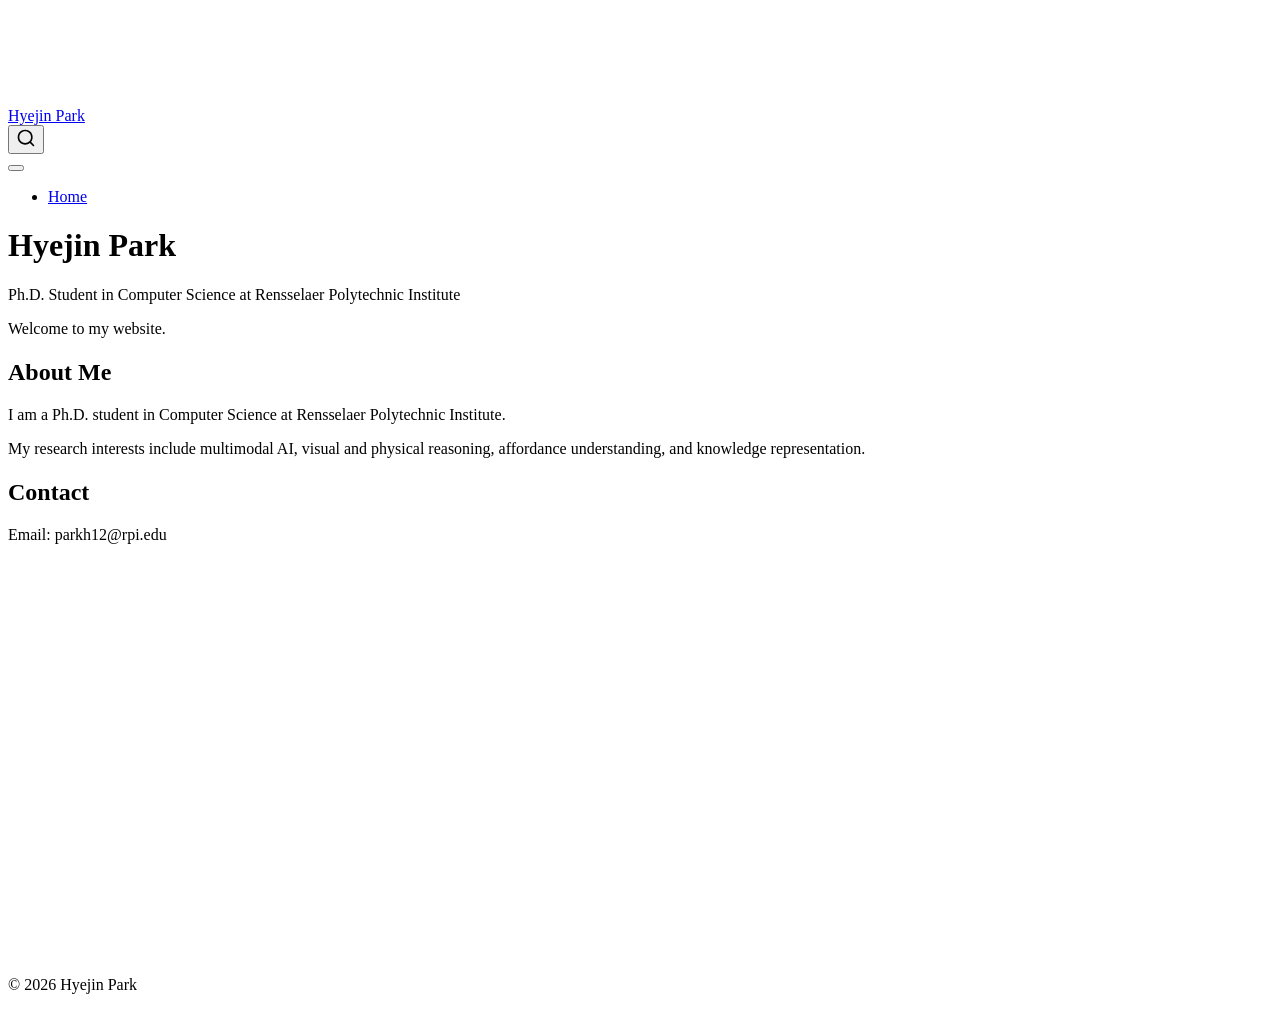
==== docs/index.html @ 8fab6554 "refinement" ====
<!DOCTYPE html>
<html xmlns="http://www.w3.org/1999/xhtml" lang="en" xml:lang="en"><head>

<meta charset="utf-8">
<meta name="generator" content="quarto-1.9.38">

<meta name="viewport" content="width=device-width, initial-scale=1.0, user-scalable=yes">


<title>Hye-Jin Park | Academic Website – Hyejin Park</title>
<style>
/* Default styles provided by pandoc.
** See https://pandoc.org/MANUAL.html#variables-for-html for config info.
*/
code{white-space: pre-wrap;}
span.smallcaps{font-variant: small-caps;}
div.columns{display: flex; gap: min(4vw, 1.5em);}
div.column{flex: auto; overflow-x: auto;}
div.hanging-indent{margin-left: 1.5em; text-indent: -1.5em;}
ul.task-list{list-style: none;}
ul.task-list li input[type="checkbox"] {
  width: 0.8em;
  margin: 0 0.8em 0.2em -1em; /* quarto-specific, see https://github.com/quarto-dev/quarto-cli/issues/4556 */ 
  vertical-align: middle;
}
</style>


<script src="site_libs/quarto-nav/quarto-nav.js"></script>
<script src="site_libs/quarto-nav/headroom.min.js"></script>
<script src="site_libs/clipboard/clipboard.min.js"></script>
<script src="site_libs/quarto-search/autocomplete.umd.js"></script>
<script src="site_libs/quarto-search/fuse.min.js"></script>
<script src="site_libs/quarto-search/quarto-search.js"></script>
<meta name="quarto:offset" content="./">
<script src="site_libs/quarto-html/quarto.js" type="module"></script>
<script src="site_libs/quarto-html/tabsets/tabsets.js" type="module"></script>
<script src="site_libs/quarto-html/popper.min.js"></script>
<script src="site_libs/quarto-html/tippy.umd.min.js"></script>
<script src="site_libs/quarto-html/anchor.min.js"></script>
<link href="site_libs/quarto-html/tippy.css" rel="stylesheet">
<link href="site_libs/quarto-html/quarto-syntax-highlighting-15634bcf2e68342d4ad2dfa704d543f6.css" rel="stylesheet" id="quarto-text-highlighting-styles">
<script src="site_libs/bootstrap/bootstrap.min.js"></script>
<link href="site_libs/bootstrap/bootstrap-icons.css" rel="stylesheet">
<link href="site_libs/bootstrap/bootstrap-158031087360bce0ff56dc785ce39e06.min.css" rel="stylesheet" append-hash="true" id="quarto-bootstrap" data-mode="light">
<script id="quarto-search-options" type="application/json">{
  "location": "navbar",
  "copy-button": false,
  "collapse-after": 3,
  "panel-placement": "end",
  "type": "overlay",
  "limit": 50,
  "keyboard-shortcut": [
    "f",
    "/",
    "s"
  ],
  "show-item-context": false,
  "language": {
    "search-no-results-text": "No results",
    "search-matching-documents-text": "matching documents",
    "search-copy-link-title": "Copy link to search",
    "search-hide-matches-text": "Hide additional matches",
    "search-more-match-text": "more match in this document",
    "search-more-matches-text": "more matches in this document",
    "search-clear-button-title": "Clear",
    "search-text-placeholder": "",
    "search-detached-cancel-button-title": "Cancel",
    "search-submit-button-title": "Submit",
    "search-label": "Search"
  }
}</script>


</head>

<body class="nav-fixed fullcontent quarto-light">

<div id="quarto-search-results"></div>
  <header id="quarto-header" class="headroom fixed-top">
    <nav class="navbar navbar-expand-lg " data-bs-theme="dark">
      <div class="navbar-container container-fluid">
      <div class="navbar-brand-container mx-auto">
    <a class="navbar-brand" href="./index.html">
    <span class="navbar-title">Hyejin Park</span>
    </a>
  </div>
            <div id="quarto-search" class="" title="Search"></div>
          <button class="navbar-toggler" type="button" data-bs-toggle="collapse" data-bs-target="#navbarCollapse" aria-controls="navbarCollapse" role="menu" aria-expanded="false" aria-label="Toggle navigation" onclick="if (window.quartoToggleHeadroom) { window.quartoToggleHeadroom(); }">
  <span class="navbar-toggler-icon"></span>
</button>
          <div class="collapse navbar-collapse" id="navbarCollapse">
            <ul class="navbar-nav navbar-nav-scroll me-auto">
  <li class="nav-item">
    <a class="nav-link active" href="./index.html" aria-current="page"> 
<span class="menu-text">Home</span></a>
  </li>  
</ul>
          </div> <!-- /navcollapse -->
            <div class="quarto-navbar-tools">
</div>
      </div> <!-- /container-fluid -->
    </nav>
</header>
<!-- content -->
<div id="quarto-content" class="quarto-container page-columns page-rows-contents page-layout-article page-navbar">
<!-- sidebar -->
<!-- margin-sidebar -->
    
<!-- main -->
<main class="content" id="quarto-document-content">

<header id="title-block-header" class="quarto-title-block default">
<div class="quarto-title">
<h1 class="title">Hyejin Park</h1>
<p class="subtitle lead">Ph.D.&nbsp;Student in Computer Science at Rensselaer Polytechnic Institute</p>
</div>



<div class="quarto-title-meta">

    
  
    
  </div>
  


</header>


<p>Welcome to my website.</p>
<section id="about-me" class="level2">
<h2 class="anchored" data-anchor-id="about-me">About Me</h2>
<p>I am a Ph.D.&nbsp;student in Computer Science at Rensselaer Polytechnic Institute.</p>
<p>My research interests include multimodal AI, visual and physical reasoning, affordance understanding, and knowledge representation.</p>
</section>
<section id="contact" class="level2">
<h2 class="anchored" data-anchor-id="contact">Contact</h2>
<p>Email: parkh12@rpi.edu</p>


</section>

</main> <!-- /main -->
<script id="quarto-html-after-body" type="application/javascript">
  window.document.addEventListener("DOMContentLoaded", function (event) {
    const icon = "";
    const anchorJS = new window.AnchorJS();
    anchorJS.options = {
      placement: 'right',
      icon: icon
    };
    anchorJS.add('.anchored');
    const isCodeAnnotation = (el) => {
      for (const clz of el.classList) {
        if (clz.startsWith('code-annotation-')) {                     
          return true;
        }
      }
      return false;
    }
    const onCopySuccess = function(e) {
      // button target
      const button = e.trigger;
      // don't keep focus
      button.blur();
      // flash "checked"
      button.classList.add('code-copy-button-checked');
      var currentTitle = button.getAttribute("title");
      button.setAttribute("title", "Copied!");
      let tooltip;
      if (window.bootstrap) {
        button.setAttribute("data-bs-toggle", "tooltip");
        button.setAttribute("data-bs-placement", "left");
        button.setAttribute("data-bs-title", "Copied!");
        tooltip = new bootstrap.Tooltip(button, 
          { trigger: "manual", 
            customClass: "code-copy-button-tooltip",
            offset: [0, -8]});
        tooltip.show();    
      }
      setTimeout(function() {
        if (tooltip) {
          tooltip.hide();
          button.removeAttribute("data-bs-title");
          button.removeAttribute("data-bs-toggle");
          button.removeAttribute("data-bs-placement");
        }
        button.setAttribute("title", currentTitle);
        button.classList.remove('code-copy-button-checked');
      }, 1000);
      // clear code selection
      e.clearSelection();
    }
    const getTextToCopy = function(trigger) {
      const outerScaffold = trigger.parentElement.cloneNode(true);
      const codeEl = outerScaffold.querySelector('code');
      for (const childEl of codeEl.children) {
        if (isCodeAnnotation(childEl)) {
          childEl.remove();
        }
      }
      return codeEl.innerText;
    }
    const clipboard = new window.ClipboardJS('.code-copy-button:not([data-in-quarto-modal])', {
      text: getTextToCopy
    });
    clipboard.on('success', onCopySuccess);
    if (window.document.getElementById('quarto-embedded-source-code-modal')) {
      const clipboardModal = new window.ClipboardJS('.code-copy-button[data-in-quarto-modal]', {
        text: getTextToCopy,
        container: window.document.getElementById('quarto-embedded-source-code-modal')
      });
      clipboardModal.on('success', onCopySuccess);
    }
      var localhostRegex = new RegExp(/^(?:http|https):\/\/localhost\:?[0-9]*\//);
      var mailtoRegex = new RegExp(/^mailto:/);
        var filterRegex = new RegExp('/' + window.location.host + '/');
      var isInternal = (href) => {
          return filterRegex.test(href) || localhostRegex.test(href) || mailtoRegex.test(href);
      }
      // Inspect non-navigation links and adorn them if external
     var links = window.document.querySelectorAll('a[href]:not(.nav-link):not(.navbar-brand):not(.toc-action):not(.sidebar-link):not(.sidebar-item-toggle):not(.pagination-link):not(.no-external):not([aria-hidden]):not(.dropdown-item):not(.quarto-navigation-tool):not(.about-link)');
      for (var i=0; i<links.length; i++) {
        const link = links[i];
        if (!isInternal(link.href)) {
          // undo the damage that might have been done by quarto-nav.js in the case of
          // links that we want to consider external
          if (link.dataset.originalHref !== undefined) {
            link.href = link.dataset.originalHref;
          }
        }
      }
    function tippyHover(el, contentFn, onTriggerFn, onUntriggerFn) {
      const config = {
        allowHTML: true,
        maxWidth: 500,
        delay: 100,
        arrow: false,
        appendTo: function(el) {
            return el.parentElement;
        },
        interactive: true,
        interactiveBorder: 10,
        theme: 'quarto',
        placement: 'bottom-start',
      };
      if (contentFn) {
        config.content = contentFn;
      }
      if (onTriggerFn) {
        config.onTrigger = onTriggerFn;
      }
      if (onUntriggerFn) {
        config.onUntrigger = onUntriggerFn;
      }
      window.tippy(el, config); 
    }
    const noterefs = window.document.querySelectorAll('a[role="doc-noteref"]');
    for (var i=0; i<noterefs.length; i++) {
      const ref = noterefs[i];
      tippyHover(ref, function() {
        // use id or data attribute instead here
        let href = ref.getAttribute('data-footnote-href') || ref.getAttribute('href');
        try { href = new URL(href).hash; } catch {}
        const id = href.replace(/^#\/?/, "");
        const note = window.document.getElementById(id);
        if (note) {
          return note.innerHTML;
        } else {
          return "";
        }
      });
    }
    const xrefs = window.document.querySelectorAll('a.quarto-xref');
    const processXRef = (id, note) => {
      // Strip column container classes
      const stripColumnClz = (el) => {
        el.classList.remove("page-full", "page-columns");
        if (el.children) {
          for (const child of el.children) {
            stripColumnClz(child);
          }
        }
      }
      stripColumnClz(note)
      if (id === null || id.startsWith('sec-')) {
        // Special case sections, only their first couple elements
        const container = document.createElement("div");
        if (note.children && note.children.length > 2) {
          container.appendChild(note.children[0].cloneNode(true));
          for (let i = 1; i < note.children.length; i++) {
            const child = note.children[i];
            if (child.tagName === "P" && child.innerText === "") {
              continue;
            } else {
              container.appendChild(child.cloneNode(true));
              break;
            }
          }
          if (window.Quarto?.typesetMath) {
            window.Quarto.typesetMath(container);
          }
          return container.innerHTML
        } else {
          if (window.Quarto?.typesetMath) {
            window.Quarto.typesetMath(note);
          }
          return note.innerHTML;
        }
      } else {
        // Remove any anchor links if they are present
        const anchorLink = note.querySelector('a.anchorjs-link');
        if (anchorLink) {
          anchorLink.remove();
        }
        if (window.Quarto?.typesetMath) {
          window.Quarto.typesetMath(note);
        }
        if (note.classList.contains("callout")) {
          return note.outerHTML;
        } else {
          return note.innerHTML;
        }
      }
    }
    for (var i=0; i<xrefs.length; i++) {
      const xref = xrefs[i];
      tippyHover(xref, undefined, function(instance) {
        instance.disable();
        let url = xref.getAttribute('href');
        let hash = undefined; 
        if (url.startsWith('#')) {
          hash = url;
        } else {
          try { hash = new URL(url).hash; } catch {}
        }
        if (hash) {
          const id = hash.replace(/^#\/?/, "");
          const note = window.document.getElementById(id);
          if (note !== null) {
            try {
              const html = processXRef(id, note.cloneNode(true));
              instance.setContent(html);
            } finally {
              instance.enable();
              instance.show();
            }
          } else {
            // See if we can fetch this
            fetch(url.split('#')[0])
            .then(res => res.text())
            .then(html => {
              const parser = new DOMParser();
              const htmlDoc = parser.parseFromString(html, "text/html");
              const note = htmlDoc.getElementById(id);
              if (note !== null) {
                const html = processXRef(id, note);
                instance.setContent(html);
              } 
            }).finally(() => {
              instance.enable();
              instance.show();
            });
          }
        } else {
          // See if we can fetch a full url (with no hash to target)
          // This is a special case and we should probably do some content thinning / targeting
          fetch(url)
          .then(res => res.text())
          .then(html => {
            const parser = new DOMParser();
            const htmlDoc = parser.parseFromString(html, "text/html");
            const note = htmlDoc.querySelector('main.content');
            if (note !== null) {
              // This should only happen for chapter cross references
              // (since there is no id in the URL)
              // remove the first header
              if (note.children.length > 0 && note.children[0].tagName === "HEADER") {
                note.children[0].remove();
              }
              const html = processXRef(null, note);
              instance.setContent(html);
            } 
          }).finally(() => {
            instance.enable();
            instance.show();
          });
        }
      }, function(instance) {
      });
    }
        let selectedAnnoteEl;
        const selectorForAnnotation = ( cell, annotation) => {
          let cellAttr = 'data-code-cell="' + cell + '"';
          let lineAttr = 'data-code-annotation="' +  annotation + '"';
          const selector = 'span[' + cellAttr + '][' + lineAttr + ']';
          return selector;
        }
        const selectCodeLines = (annoteEl) => {
          const doc = window.document;
          const targetCell = annoteEl.getAttribute("data-target-cell");
          const targetAnnotation = annoteEl.getAttribute("data-target-annotation");
          const annoteSpan = window.document.querySelector(selectorForAnnotation(targetCell, targetAnnotation));
          const lines = annoteSpan.getAttribute("data-code-lines").split(",");
          const lineIds = lines.map((line) => {
            return targetCell + "-" + line;
          })
          let top = null;
          let height = null;
          let parent = null;
          if (lineIds.length > 0) {
              //compute the position of the single el (top and bottom and make a div)
              const el = window.document.getElementById(lineIds[0]);
              top = el.offsetTop;
              height = el.offsetHeight;
              parent = el.parentElement.parentElement;
            if (lineIds.length > 1) {
              const lastEl = window.document.getElementById(lineIds[lineIds.length - 1]);
              const bottom = lastEl.offsetTop + lastEl.offsetHeight;
              height = bottom - top;
            }
            if (top !== null && height !== null && parent !== null) {
              // cook up a div (if necessary) and position it 
              let div = window.document.getElementById("code-annotation-line-highlight");
              if (div === null) {
                div = window.document.createElement("div");
                div.setAttribute("id", "code-annotation-line-highlight");
                div.style.position = 'absolute';
                parent.appendChild(div);
              }
              div.style.top = top - 2 + "px";
              div.style.height = height + 4 + "px";
              div.style.left = 0;
              let gutterDiv = window.document.getElementById("code-annotation-line-highlight-gutter");
              if (gutterDiv === null) {
                gutterDiv = window.document.createElement("div");
                gutterDiv.setAttribute("id", "code-annotation-line-highlight-gutter");
                gutterDiv.style.position = 'absolute';
                const codeCell = window.document.getElementById(targetCell);
                const gutter = codeCell.querySelector('.code-annotation-gutter');
                gutter.appendChild(gutterDiv);
              }
              gutterDiv.style.top = top - 2 + "px";
              gutterDiv.style.height = height + 4 + "px";
            }
            selectedAnnoteEl = annoteEl;
          }
        };
        const unselectCodeLines = () => {
          const elementsIds = ["code-annotation-line-highlight", "code-annotation-line-highlight-gutter"];
          elementsIds.forEach((elId) => {
            const div = window.document.getElementById(elId);
            if (div) {
              div.remove();
            }
          });
          selectedAnnoteEl = undefined;
        };
          // Handle positioning of the toggle
      window.addEventListener(
        "resize",
        throttle(() => {
          elRect = undefined;
          if (selectedAnnoteEl) {
            selectCodeLines(selectedAnnoteEl);
          }
        }, 10)
      );
      function throttle(fn, ms) {
      let throttle = false;
      let timer;
        return (...args) => {
          if(!throttle) { // first call gets through
              fn.apply(this, args);
              throttle = true;
          } else { // all the others get throttled
              if(timer) clearTimeout(timer); // cancel #2
              timer = setTimeout(() => {
                fn.apply(this, args);
                timer = throttle = false;
              }, ms);
          }
        };
      }
        // Attach click handler to the DT
        const annoteDls = window.document.querySelectorAll('dt[data-target-cell]');
        for (const annoteDlNode of annoteDls) {
          annoteDlNode.addEventListener('click', (event) => {
            const clickedEl = event.target;
            if (clickedEl !== selectedAnnoteEl) {
              unselectCodeLines();
              const activeEl = window.document.querySelector('dt[data-target-cell].code-annotation-active');
              if (activeEl) {
                activeEl.classList.remove('code-annotation-active');
              }
              selectCodeLines(clickedEl);
              clickedEl.classList.add('code-annotation-active');
            } else {
              // Unselect the line
              unselectCodeLines();
              clickedEl.classList.remove('code-annotation-active');
            }
          });
        }
    const findCites = (el) => {
      const parentEl = el.parentElement;
      if (parentEl) {
        const cites = parentEl.dataset.cites;
        if (cites) {
          return {
            el,
            cites: cites.split(' ')
          };
        } else {
          return findCites(el.parentElement)
        }
      } else {
        return undefined;
      }
    };
    var bibliorefs = window.document.querySelectorAll('a[role="doc-biblioref"]');
    for (var i=0; i<bibliorefs.length; i++) {
      const ref = bibliorefs[i];
      const citeInfo = findCites(ref);
      if (citeInfo) {
        tippyHover(citeInfo.el, function() {
          var popup = window.document.createElement('div');
          citeInfo.cites.forEach(function(cite) {
            var citeDiv = window.document.createElement('div');
            citeDiv.classList.add('hanging-indent');
            citeDiv.classList.add('csl-entry');
            var biblioDiv = window.document.getElementById('ref-' + cite);
            if (biblioDiv) {
              citeDiv.innerHTML = biblioDiv.innerHTML;
            }
            popup.appendChild(citeDiv);
          });
          return popup.innerHTML;
        });
      }
    }
  });
  </script>
</div> <!-- /content -->
<footer class="footer">
  <div class="nav-footer">
    <div class="nav-footer-left">
      &nbsp;
    </div>   
    <div class="nav-footer-center">
<p>© 2026 Hyejin Park</p>
</div>
    <div class="nav-footer-right">
      &nbsp;
    </div>
  </div>
</footer>




</body></html>
---- docs/site_libs/quarto-html/tippy.css ----
.tippy-box[data-animation=fade][data-state=hidden]{opacity:0}[data-tippy-root]{max-width:calc(100vw - 10px)}.tippy-box{position:relative;background-color:#333;color:#fff;border-radius:4px;font-size:14px;line-height:1.4;white-space:normal;outline:0;transition-property:transform,visibility,opacity}.tippy-box[data-placement^=top]>.tippy-arrow{bottom:0}.tippy-box[data-placement^=top]>.tippy-arrow:before{bottom:-7px;left:0;border-width:8px 8px 0;border-top-color:initial;transform-origin:center top}.tippy-box[data-placement^=bottom]>.tippy-arrow{top:0}.tippy-box[data-placement^=bottom]>.tippy-arrow:before{top:-7px;left:0;border-width:0 8px 8px;border-bottom-color:initial;transform-origin:center bottom}.tippy-box[data-placement^=left]>.tippy-arrow{right:0}.tippy-box[data-placement^=left]>.tippy-arrow:before{border-width:8px 0 8px 8px;border-left-color:initial;right:-7px;transform-origin:center left}.tippy-box[data-placement^=right]>.tippy-arrow{left:0}.tippy-box[data-placement^=right]>.tippy-arrow:before{left:-7px;border-width:8px 8px 8px 0;border-right-color:initial;transform-origin:center right}.tippy-box[data-inertia][data-state=visible]{transition-timing-function:cubic-bezier(.54,1.5,.38,1.11)}.tippy-arrow{width:16px;height:16px;color:#333}.tippy-arrow:before{content:"";position:absolute;border-color:transparent;border-style:solid}.tippy-content{position:relative;padding:5px 9px;z-index:1}
---- docs/site_libs/quarto-html/quarto-syntax-highlighting-15634bcf2e68342d4ad2dfa704d543f6.css ----
/* quarto syntax highlight colors */
:root {
  --quarto-hl-ot-color: #003B4F;
  --quarto-hl-at-color: #657422;
  --quarto-hl-ss-color: #20794D;
  --quarto-hl-an-color: #5E5E5E;
  --quarto-hl-fu-color: #4758AB;
  --quarto-hl-st-color: #20794D;
  --quarto-hl-cf-color: #003B4F;
  --quarto-hl-op-color: #5E5E5E;
  --quarto-hl-er-color: #AD0000;
  --quarto-hl-bn-color: #AD0000;
  --quarto-hl-al-color: #AD0000;
  --quarto-hl-va-color: #111111;
  --quarto-hl-bu-color: inherit;
  --quarto-hl-ex-color: inherit;
  --quarto-hl-pp-color: #AD0000;
  --quarto-hl-in-color: #5E5E5E;
  --quarto-hl-vs-color: #20794D;
  --quarto-hl-wa-color: #5E5E5E;
  --quarto-hl-do-color: #5E5E5E;
  --quarto-hl-im-color: #00769E;
  --quarto-hl-ch-color: #20794D;
  --quarto-hl-dt-color: #AD0000;
  --quarto-hl-fl-color: #AD0000;
  --quarto-hl-co-color: #5E5E5E;
  --quarto-hl-cv-color: #5E5E5E;
  --quarto-hl-cn-color: #8f5902;
  --quarto-hl-sc-color: #5E5E5E;
  --quarto-hl-dv-color: #AD0000;
  --quarto-hl-kw-color: #003B4F;
}

/* other quarto variables */
:root {
  --quarto-font-monospace: SFMono-Regular, Menlo, Monaco, Consolas, "Liberation Mono", "Courier New", monospace;
}

/* syntax highlight based on Pandoc's rules */
pre > code.sourceCode > span {
  color: #003B4F;
}

code.sourceCode > span {
  color: #003B4F;
}

div.sourceCode,
div.sourceCode pre.sourceCode {
  color: #003B4F;
}

/* Normal */
code span {
  color: #003B4F;
}

/* Alert */
code span.al {
  color: #AD0000;
  font-style: inherit;
}

/* Annotation */
code span.an {
  color: #5E5E5E;
  font-style: inherit;
}

/* Attribute */
code span.at {
  color: #657422;
  font-style: inherit;
}

/* BaseN */
code span.bn {
  color: #AD0000;
  font-style: inherit;
}

/* BuiltIn */
code span.bu {
  font-style: inherit;
}

/* ControlFlow */
code span.cf {
  color: #003B4F;
  font-weight: bold;
  font-style: inherit;
}

/* Char */
code span.ch {
  color: #20794D;
  font-style: inherit;
}

/* Constant */
code span.cn {
  color: #8f5902;
  font-style: inherit;
}

/* Comment */
code span.co {
  color: #5E5E5E;
  font-style: inherit;
}

/* CommentVar */
code span.cv {
  color: #5E5E5E;
  font-style: italic;
}

/* Documentation */
code span.do {
  color: #5E5E5E;
  font-style: italic;
}

/* DataType */
code span.dt {
  color: #AD0000;
  font-style: inherit;
}

/* DecVal */
code span.dv {
  color: #AD0000;
  font-style: inherit;
}

/* Error */
code span.er {
  color: #AD0000;
  font-style: inherit;
}

/* Extension */
code span.ex {
  font-style: inherit;
}

/* Float */
code span.fl {
  color: #AD0000;
  font-style: inherit;
}

/* Function */
code span.fu {
  color: #4758AB;
  font-style: inherit;
}

/* Import */
code span.im {
  color: #00769E;
  font-style: inherit;
}

/* Information */
code span.in {
  color: #5E5E5E;
  font-style: inherit;
}

/* Keyword */
code span.kw {
  color: #003B4F;
  font-weight: bold;
  font-style: inherit;
}

/* Operator */
code span.op {
  color: #5E5E5E;
  font-style: inherit;
}

/* Other */
code span.ot {
  color: #003B4F;
  font-style: inherit;
}

/* Preprocessor */
code span.pp {
  color: #AD0000;
  font-style: inherit;
}

/* SpecialChar */
code span.sc {
  color: #5E5E5E;
  font-style: inherit;
}

/* SpecialString */
code span.ss {
  color: #20794D;
  font-style: inherit;
}

/* String */
code span.st {
  color: #20794D;
  font-style: inherit;
}

/* Variable */
code span.va {
  color: #111111;
  font-style: inherit;
}

/* VerbatimString */
code span.vs {
  color: #20794D;
  font-style: inherit;
}

/* Warning */
code span.wa {
  color: #5E5E5E;
  font-style: italic;
}

.prevent-inlining {
  content: "</";
}

/*# sourceMappingURL=f23921c56f73e400b49028c9186a1aa0.css.map */
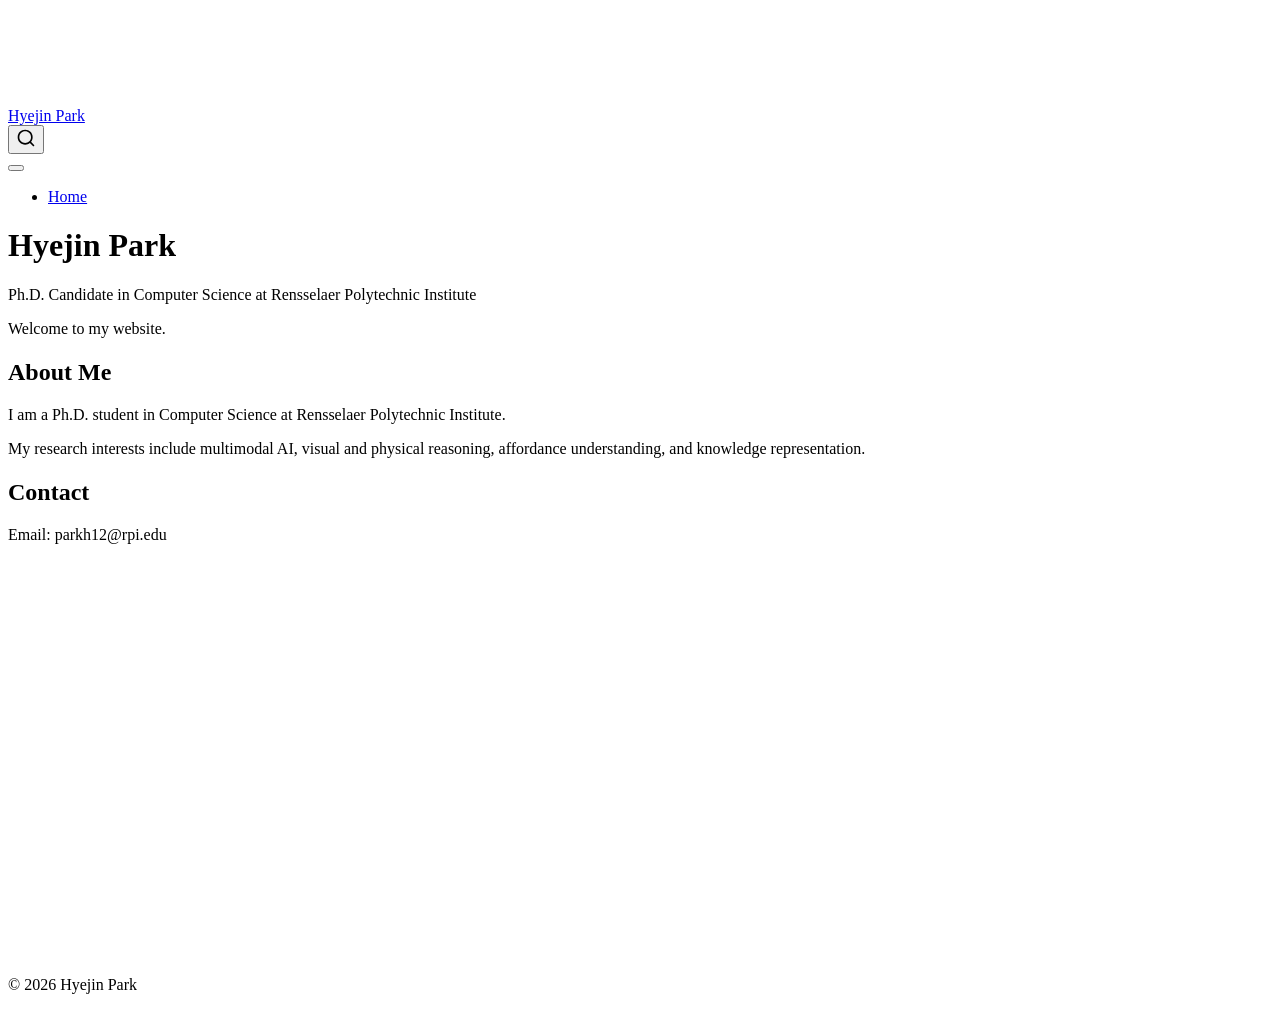
==== commit a9d9614e: "refinement" ====
--- a/docs/index.html
+++ b/docs/index.html
@@ -113,7 +113,7 @@
 <header id="title-block-header" class="quarto-title-block default">
 <div class="quarto-title">
 <h1 class="title">Hyejin Park</h1>
-<p class="subtitle lead">Ph.D.&nbsp;Student in Computer Science at Rensselaer Polytechnic Institute</p>
+<p class="subtitle lead">Ph.D.&nbsp;Candidate in Computer Science at Rensselaer Polytechnic Institute</p>
 </div>
 
 
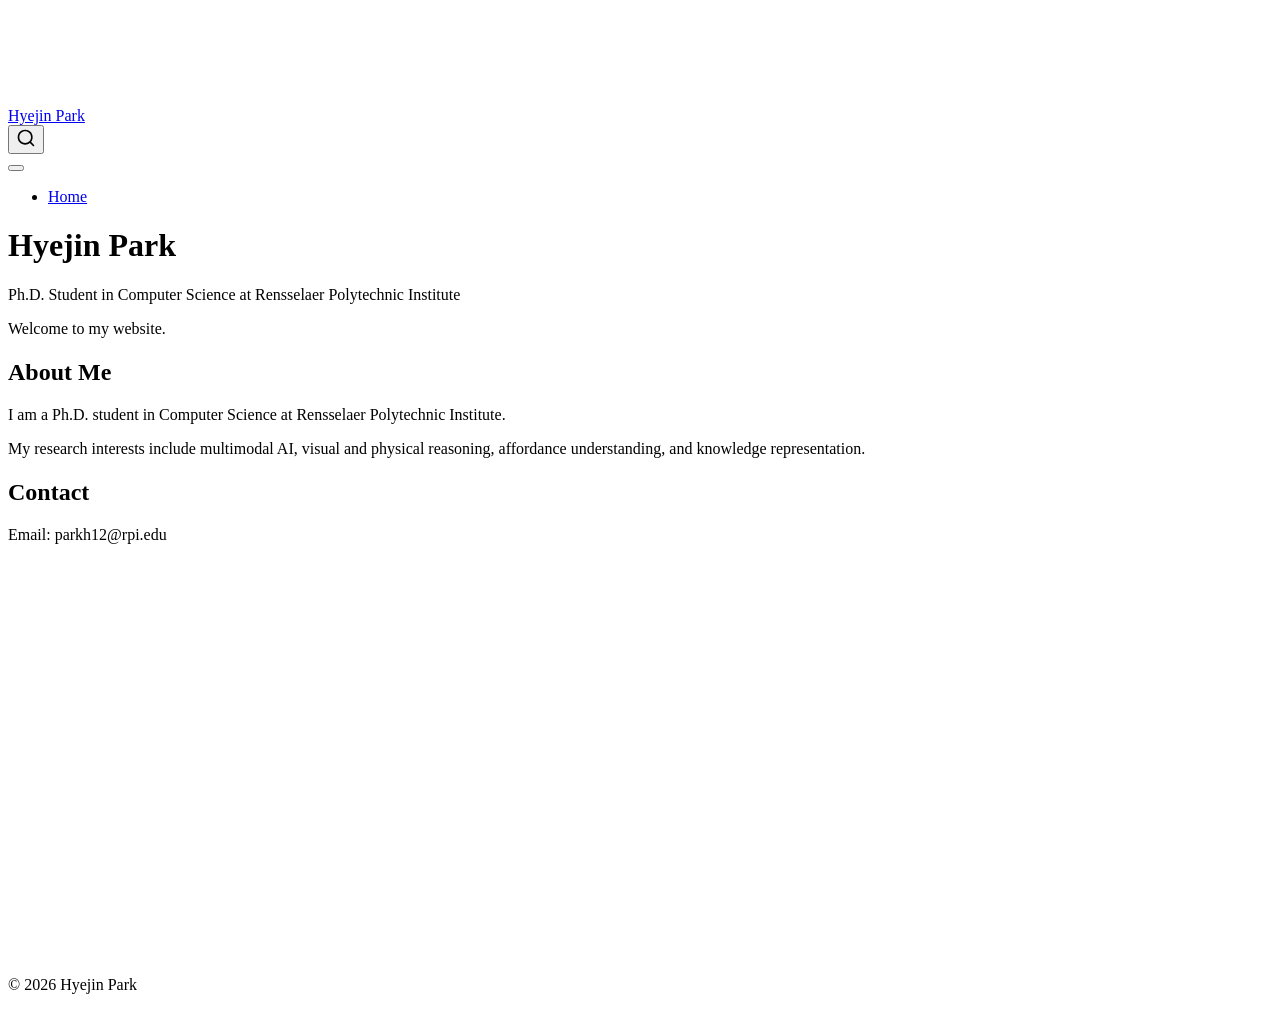
==== commit 9a3e2154: "Standardize website title" ====
--- a/docs/index.html
+++ b/docs/index.html
@@ -7,7 +7,7 @@
 <meta name="viewport" content="width=device-width, initial-scale=1.0, user-scalable=yes">
 
 
-<title>Hye-Jin Park | Academic Website – Hyejin Park</title>
+<title>Hyejin Park | Personal Website – Hyejin Park</title>
 <style>
 /* Default styles provided by pandoc.
 ** See https://pandoc.org/MANUAL.html#variables-for-html for config info.
@@ -113,7 +113,7 @@
 <header id="title-block-header" class="quarto-title-block default">
 <div class="quarto-title">
 <h1 class="title">Hyejin Park</h1>
-<p class="subtitle lead">Ph.D.&nbsp;Candidate in Computer Science at Rensselaer Polytechnic Institute</p>
+<p class="subtitle lead">Ph.D.&nbsp;Student in Computer Science at Rensselaer Polytechnic Institute</p>
 </div>
 
 
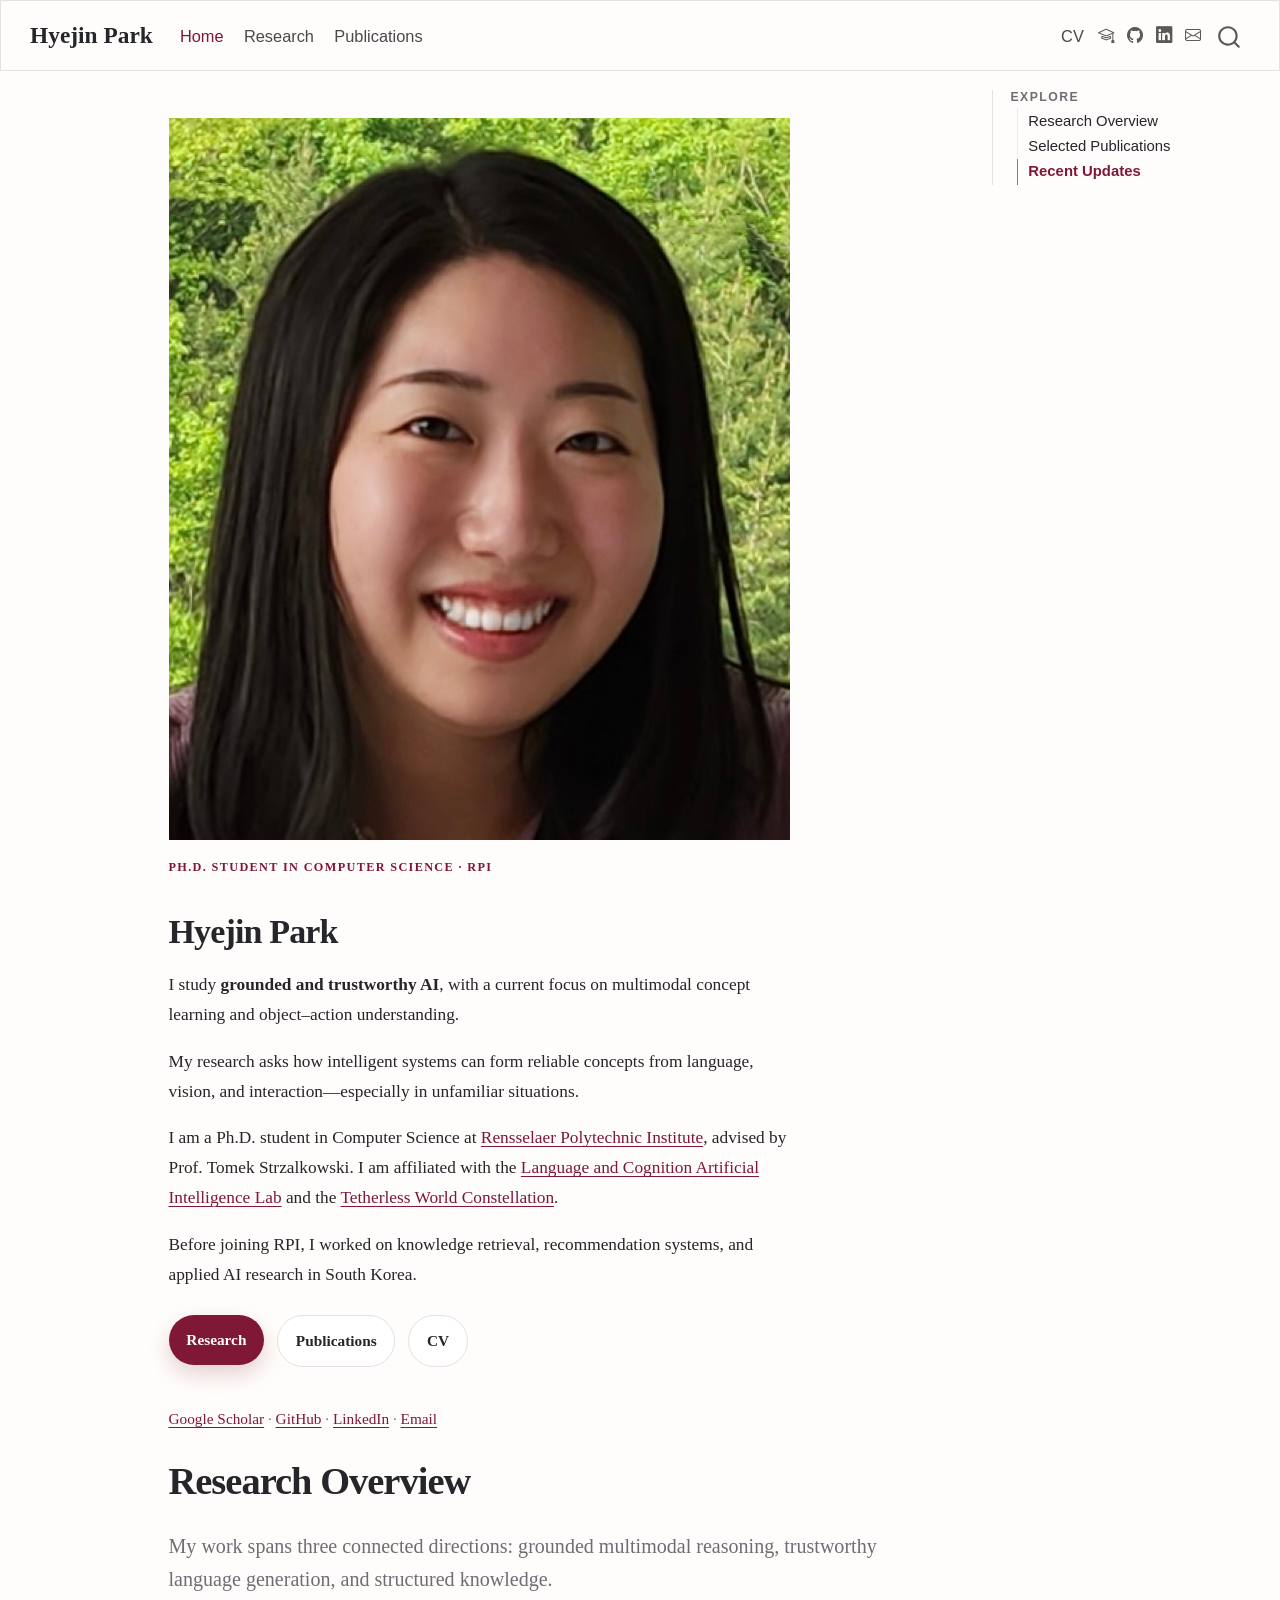
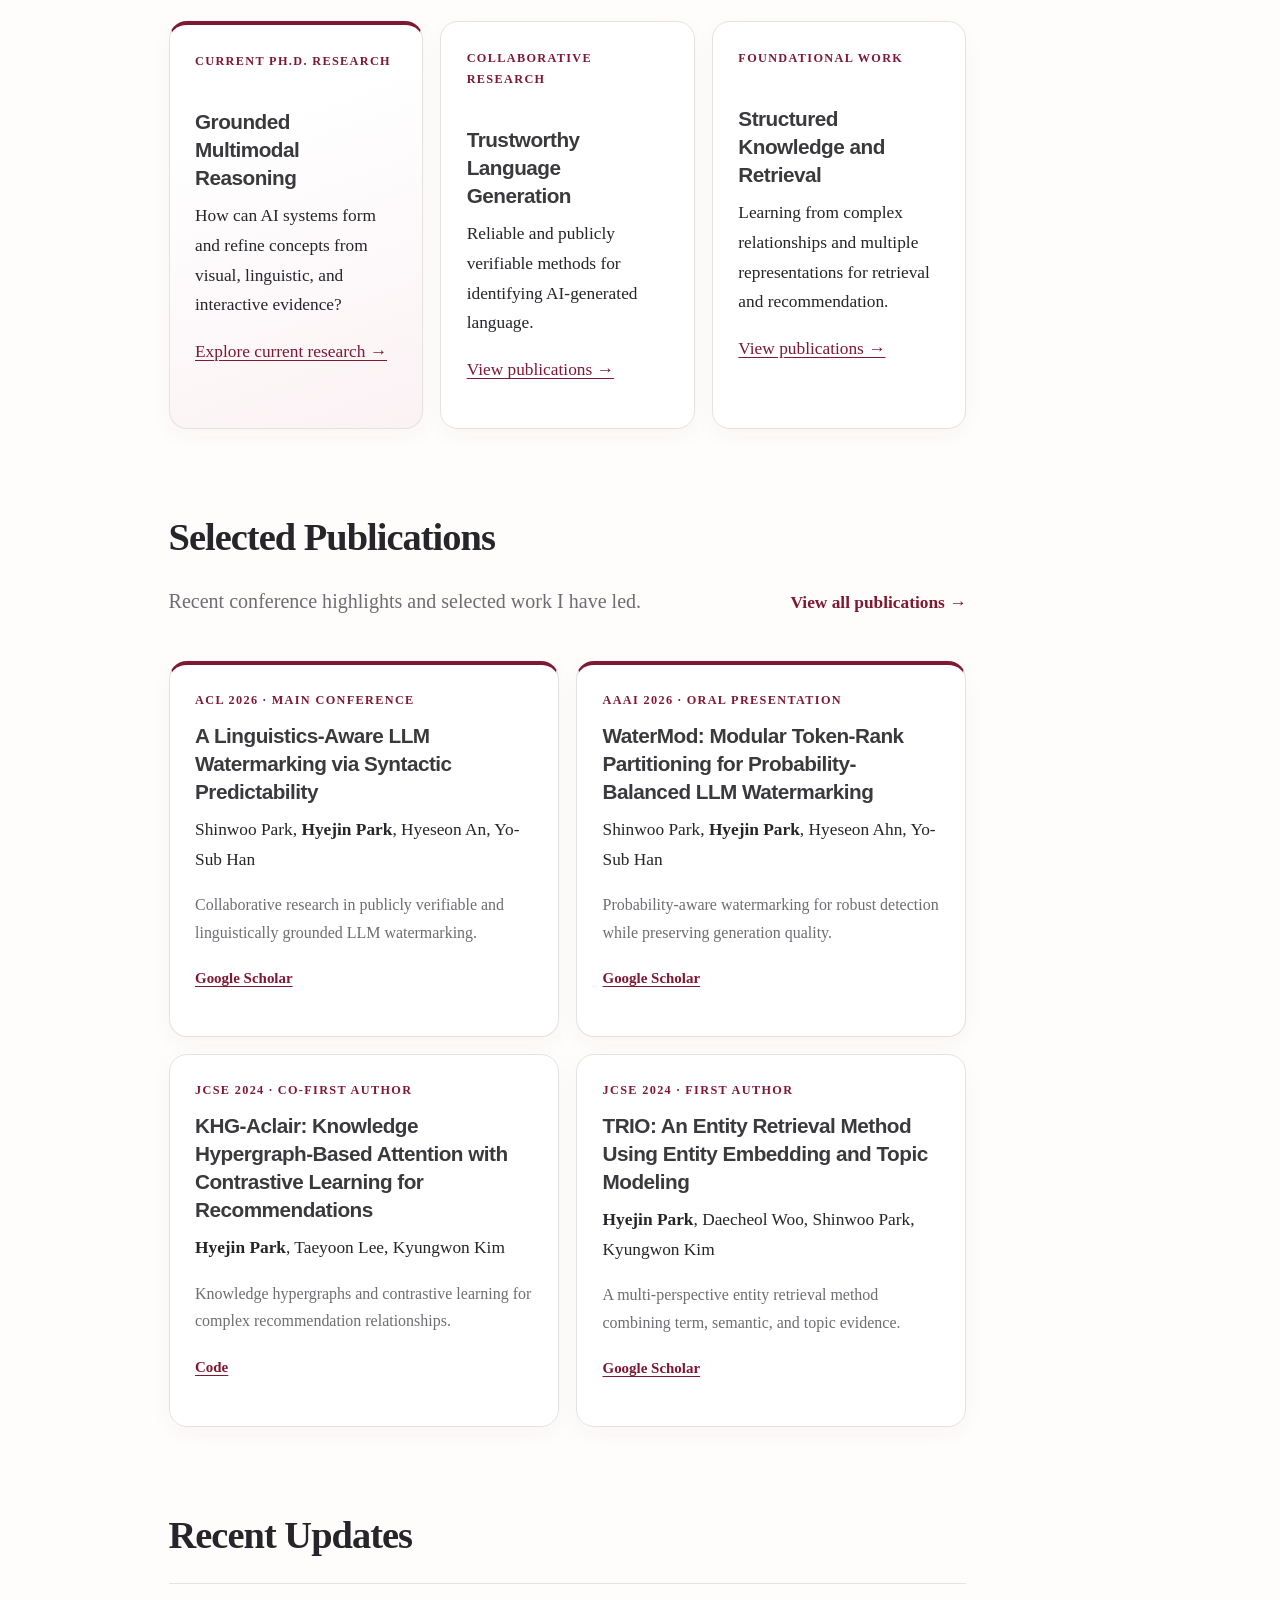
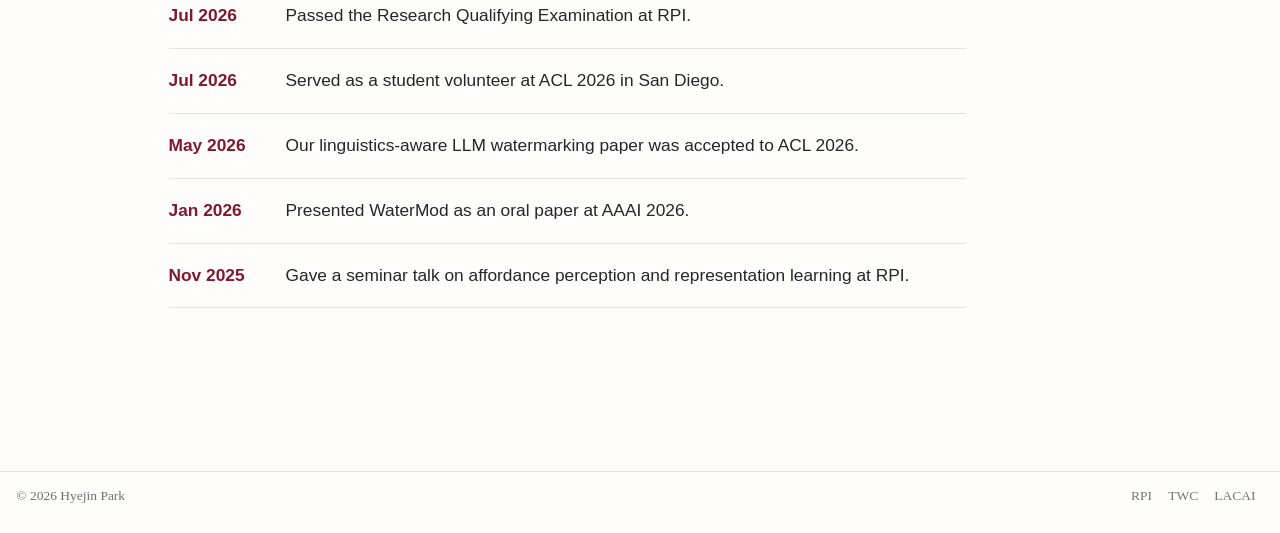
==== commit 6f08e7a7: "draft" ====
--- a/docs/index.html
+++ b/docs/index.html
@@ -6,6 +6,7 @@
 
 <meta name="viewport" content="width=device-width, initial-scale=1.0, user-scalable=yes">
 
+<meta name="description" content="Hyejin Park studies grounded and trustworthy AI, with a current focus on multimodal concept learning and object–action understanding.">
 
 <title>Hyejin Park | Personal Website – Hyejin Park</title>
 <style>
@@ -27,7 +28,6 @@
 
 
 <script src="site_libs/quarto-nav/quarto-nav.js"></script>
-<script src="site_libs/quarto-nav/headroom.min.js"></script>
 <script src="site_libs/clipboard/clipboard.min.js"></script>
 <script src="site_libs/quarto-search/autocomplete.umd.js"></script>
 <script src="site_libs/quarto-search/fuse.min.js"></script>
@@ -42,7 +42,7 @@
 <link href="site_libs/quarto-html/quarto-syntax-highlighting-15634bcf2e68342d4ad2dfa704d543f6.css" rel="stylesheet" id="quarto-text-highlighting-styles">
 <script src="site_libs/bootstrap/bootstrap.min.js"></script>
 <link href="site_libs/bootstrap/bootstrap-icons.css" rel="stylesheet">
-<link href="site_libs/bootstrap/bootstrap-158031087360bce0ff56dc785ce39e06.min.css" rel="stylesheet" append-hash="true" id="quarto-bootstrap" data-mode="light">
+<link href="site_libs/bootstrap/bootstrap-54f96d26612463f10f51421a0f6e9d63.min.css" rel="stylesheet" append-hash="true" id="quarto-bootstrap" data-mode="light">
 <script id="quarto-search-options" type="application/json">{
   "location": "navbar",
   "copy-button": false,
@@ -70,11 +70,17 @@
     "search-label": "Search"
   }
 }</script>
-
-
+<style>html{ scroll-behavior: smooth; }</style>
+
+
+<link rel="stylesheet" href="styles.css">
+<meta property="og:title" content="Hyejin Park | Personal Website">
+<meta property="og:description" content="Hyejin Park studies grounded and trustworthy AI, with a current focus on multimodal concept learning and object–action understanding.">
+<meta property="og:image" content="https://hbd-ngc1316.github.io/images/profile.jpg">
+<meta property="og:site_name" content="Hyejin Park">
 </head>
 
-<body class="nav-fixed fullcontent quarto-light">
+<body class="nav-fixed quarto-light">
 
 <div id="quarto-search-results"></div>
   <header id="quarto-header" class="headroom fixed-top">
@@ -95,9 +101,27 @@
     <a class="nav-link active" href="./index.html" aria-current="page"> 
 <span class="menu-text">Home</span></a>
   </li>  
+  <li class="nav-item">
+    <a class="nav-link" href="./research.html"> 
+<span class="menu-text">Research</span></a>
+  </li>  
+  <li class="nav-item">
+    <a class="nav-link" href="./publications.html"> 
+<span class="menu-text">Publications</span></a>
+  </li>  
+</ul>
+            <ul class="navbar-nav navbar-nav-scroll ms-auto">
+  <li class="nav-item">
+    <a class="nav-link" href="./files/Hyejin_Park_CV.pdf" target="_blank"> 
+<span class="menu-text">CV</span></a>
+  </li>  
 </ul>
           </div> <!-- /navcollapse -->
-            <div class="quarto-navbar-tools">
+            <div class="quarto-navbar-tools tools-wide">
+    <a href="https://scholar.google.com/citations?user=kaD4NRoAAAAJ&amp;hl=en" title="Google Scholar" class="quarto-navigation-tool px-1" aria-label="Google Scholar"><i class="bi bi-mortarboard"></i></a>
+    <a href="https://github.com/HBD-NGC1316" title="GitHub" class="quarto-navigation-tool px-1" aria-label="GitHub"><i class="bi bi-github"></i></a>
+    <a href="https://www.linkedin.com/in/hyejin-park-6ab866176/" title="LinkedIn" class="quarto-navigation-tool px-1" aria-label="LinkedIn"><i class="bi bi-linkedin"></i></a>
+    <a href="mailto:parkh12@rpi.edu" title="Email" class="quarto-navigation-tool px-1" aria-label="Email"><i class="bi bi-envelope"></i></a>
 </div>
       </div> <!-- /container-fluid -->
     </nav>
@@ -106,44 +130,206 @@
 <div id="quarto-content" class="quarto-container page-columns page-rows-contents page-layout-article page-navbar">
 <!-- sidebar -->
 <!-- margin-sidebar -->
-    
+    <div id="quarto-margin-sidebar" class="sidebar margin-sidebar">
+        <nav id="TOC" role="doc-toc" class="toc-active">
+    <h2 id="toc-title">Explore</h2>
+   
+  <ul class="collapse">
+  <li><a href="#research-overview" id="toc-research-overview" class="nav-link active" data-scroll-target="#research-overview">Research Overview</a></li>
+  <li><a href="#selected-publications" id="toc-selected-publications" class="nav-link" data-scroll-target="#selected-publications">Selected Publications</a></li>
+  <li><a href="#recent-updates" id="toc-recent-updates" class="nav-link" data-scroll-target="#recent-updates">Recent Updates</a></li>
+  </ul>
+</nav>
+    </div>
 <!-- main -->
-<main class="content" id="quarto-document-content">
-
-<header id="title-block-header" class="quarto-title-block default">
-<div class="quarto-title">
-<h1 class="title">Hyejin Park</h1>
-<p class="subtitle lead">Ph.D.&nbsp;Student in Computer Science at Rensselaer Polytechnic Institute</p>
-</div>
-
-
-
-<div class="quarto-title-meta">
-
-    
-  
-    
-  </div>
-  
-
-
-</header>
-
-
-<p>Welcome to my website.</p>
-<section id="about-me" class="level2">
-<h2 class="anchored" data-anchor-id="about-me">About Me</h2>
-<p>I am a Ph.D.&nbsp;student in Computer Science at Rensselaer Polytechnic Institute.</p>
-<p>My research interests include multimodal AI, visual and physical reasoning, affordance understanding, and knowledge representation.</p>
-</section>
-<section id="contact" class="level2">
-<h2 class="anchored" data-anchor-id="contact">Contact</h2>
-<p>Email: parkh12@rpi.edu</p>
-
-
-</section>
-
-</main> <!-- /main -->
+<main class="content" id="quarto-document-content"><header id="title-block-header" class="quarto-title-block"></header>
+
+
+
+
+<div class="profile-top">
+<div class="profile-photo-col">
+<p><img src="images/profile.jpg" class="profile-photo img-fluid"></p>
+</div>
+<div class="profile-heading">
+<p class="eyebrow">
+Ph.D.&nbsp;Student in Computer Science · RPI
+</p>
+<section id="hyejin-park" class="level1 home-name unnumbered unlisted">
+<h1 class="home-name unnumbered unlisted">Hyejin Park</h1>
+<p class="home-lead">
+I study <strong>grounded and trustworthy AI</strong>, with a current focus on multimodal concept learning and object–action understanding.
+</p>
+</section>
+</div>
+</div>
+<div class="profile-bio">
+<p>My research asks how intelligent systems can form reliable concepts from language, vision, and interaction—especially in unfamiliar situations.</p>
+<p>I am a Ph.D.&nbsp;student in Computer Science at <a href="https://www.rpi.edu/">Rensselaer Polytechnic Institute</a>, advised by Prof.&nbsp;Tomek Strzalkowski. I am affiliated with the <a href="https://lacailab.cogsci.rpi.edu/people/students">Language and Cognition Artificial Intelligence Lab</a> and the <a href="https://tw.rpi.edu/person/hyejin-park">Tetherless World Constellation</a>.</p>
+<p>Before joining RPI, I worked on knowledge retrieval, recommendation systems, and applied AI research in South Korea.</p>
+<div class="hero-actions">
+<p><a href="research.html" class="button button-primary">Research</a></p>
+<p><a href="publications.html" class="button button-secondary">Publications</a></p>
+<p><a href="files/Hyejin_Park_CV.pdf" class="button button-secondary" target="_blank">CV</a></p>
+</div>
+<div class="quick-links">
+<p><a href="https://scholar.google.com/citations?user=kaD4NRoAAAAJ&amp;hl=en">Google Scholar</a> · <a href="https://github.com/HBD-NGC1316">GitHub</a> · <a href="https://www.linkedin.com/in/hyejin-park-6ab866176/">LinkedIn</a> · <a href="mailto:parkh12@rpi.edu">Email</a></p>
+</div>
+</div>
+<section id="research-overview" class="level2">
+<h2 class="anchored" data-anchor-id="research-overview">Research Overview</h2>
+<div class="section-intro">
+<p>My work spans three connected directions: grounded multimodal reasoning, trustworthy language generation, and structured knowledge.</p>
+</div>
+<div class="card-grid">
+<div class="topic-card topic-card-current">
+<p class="card-label">
+CURRENT Ph.D.&nbsp;RESEARCH
+</p>
+<section id="grounded-multimodal-reasoning" class="level3">
+<h3 class="anchored" data-anchor-id="grounded-multimodal-reasoning">Grounded Multimodal Reasoning</h3>
+<p>How can AI systems form and refine concepts from visual, linguistic, and interactive evidence?</p>
+<p><a href="research.html#grounded-multimodal-reasoning">Explore current research →</a></p>
+</section>
+</div>
+<div class="topic-card">
+<p class="card-label">
+COLLABORATIVE RESEARCH
+</p>
+<section id="trustworthy-language-generation" class="level3">
+<h3 class="anchored" data-anchor-id="trustworthy-language-generation">Trustworthy Language Generation</h3>
+<p>Reliable and publicly verifiable methods for identifying AI-generated language.</p>
+<p><a href="publications.html#trustworthy-language-generation">View publications →</a></p>
+</section>
+</div>
+<div class="topic-card">
+<p class="card-label">
+FOUNDATIONAL WORK
+</p>
+<section id="structured-knowledge-and-retrieval" class="level3">
+<h3 class="anchored" data-anchor-id="structured-knowledge-and-retrieval">Structured Knowledge and Retrieval</h3>
+<p>Learning from complex relationships and multiple representations for retrieval and recommendation.</p>
+<p><a href="publications.html#selected-lead-author-work">View publications →</a></p>
+</section>
+</div>
+</div>
+</section>
+<section id="selected-publications" class="level2">
+<h2 class="anchored" data-anchor-id="selected-publications">Selected Publications</h2>
+<div class="section-heading-row">
+<div>
+<p class="section-intro">
+Recent conference highlights and selected work I have led.
+</p>
+</div>
+<div>
+<p><a class="text-link" href="publications.html">View all publications →</a></p>
+</div>
+</div>
+<div class="publication-grid">
+<div class="publication-card publication-highlight">
+<p class="pub-venue">
+ACL 2026 · MAIN CONFERENCE
+</p>
+<section id="a-linguistics-aware-llm-watermarking-via-syntactic-predictability" class="level3">
+<h3 class="anchored" data-anchor-id="a-linguistics-aware-llm-watermarking-via-syntactic-predictability">A Linguistics-Aware LLM Watermarking via Syntactic Predictability</h3>
+<p>Shinwoo Park, <strong>Hyejin Park</strong>, Hyeseon An, Yo-Sub Han</p>
+<p class="pub-note">
+Collaborative research in publicly verifiable and linguistically grounded LLM watermarking.
+</p>
+<p><a href="https://scholar.google.com/citations?user=kaD4NRoAAAAJ&amp;hl=en" class="pub-link">Google Scholar</a></p>
+</section>
+</div>
+<div class="publication-card publication-highlight">
+<p class="pub-venue">
+AAAI 2026 · ORAL PRESENTATION
+</p>
+<section id="watermod-modular-token-rank-partitioning-for-probability-balanced-llm-watermarking" class="level3">
+<h3 class="anchored" data-anchor-id="watermod-modular-token-rank-partitioning-for-probability-balanced-llm-watermarking">WaterMod: Modular Token-Rank Partitioning for Probability-Balanced LLM Watermarking</h3>
+<p>Shinwoo Park, <strong>Hyejin Park</strong>, Hyeseon Ahn, Yo-Sub Han</p>
+<p class="pub-note">
+Probability-aware watermarking for robust detection while preserving generation quality.
+</p>
+<p><a href="https://scholar.google.com/citations?user=kaD4NRoAAAAJ&amp;hl=en" class="pub-link">Google Scholar</a></p>
+</section>
+</div>
+<div class="publication-card">
+<p class="pub-venue">
+JCSE 2024 · CO-FIRST AUTHOR
+</p>
+<section id="khg-aclair-knowledge-hypergraph-based-attention-with-contrastive-learning-for-recommendations" class="level3">
+<h3 class="anchored" data-anchor-id="khg-aclair-knowledge-hypergraph-based-attention-with-contrastive-learning-for-recommendations">KHG-Aclair: Knowledge Hypergraph-Based Attention with Contrastive Learning for Recommendations</h3>
+<p><strong>Hyejin Park</strong>, Taeyoon Lee, Kyungwon Kim</p>
+<p class="pub-note">
+Knowledge hypergraphs and contrastive learning for complex recommendation relationships.
+</p>
+<p><a href="https://github.com/HBD-NGC1316/KHG-Aclair" class="pub-link">Code</a></p>
+</section>
+</div>
+<div class="publication-card">
+<p class="pub-venue">
+JCSE 2024 · FIRST AUTHOR
+</p>
+<section id="trio-an-entity-retrieval-method-using-entity-embedding-and-topic-modeling" class="level3">
+<h3 class="anchored" data-anchor-id="trio-an-entity-retrieval-method-using-entity-embedding-and-topic-modeling">TRIO: An Entity Retrieval Method Using Entity Embedding and Topic Modeling</h3>
+<p><strong>Hyejin Park</strong>, Daecheol Woo, Shinwoo Park, Kyungwon Kim</p>
+<p class="pub-note">
+A multi-perspective entity retrieval method combining term, semantic, and topic evidence.
+</p>
+<p><a href="https://scholar.google.com/citations?user=kaD4NRoAAAAJ&amp;hl=en" class="pub-link">Google Scholar</a></p>
+</section>
+</div>
+</div>
+</section>
+<section id="recent-updates" class="level2">
+<h2 class="anchored" data-anchor-id="recent-updates">Recent Updates</h2>
+<div class="updates-list">
+<div class="update-row">
+<div class="update-date">
+Jul 2026
+</div>
+<div class="update-text">
+Passed the Research Qualifying Examination at RPI.
+</div>
+</div>
+<div class="update-row">
+<div class="update-date">
+Jul 2026
+</div>
+<div class="update-text">
+Served as a student volunteer at ACL 2026 in San Diego.
+</div>
+</div>
+<div class="update-row">
+<div class="update-date">
+May 2026
+</div>
+<div class="update-text">
+Our linguistics-aware LLM watermarking paper was accepted to ACL 2026.
+</div>
+</div>
+<div class="update-row">
+<div class="update-date">
+Jan 2026
+</div>
+<div class="update-text">
+Presented WaterMod as an oral paper at AAAI 2026.
+</div>
+</div>
+<div class="update-row">
+<div class="update-date">
+Nov 2025
+</div>
+<div class="update-text">
+Gave a seminar talk on affordance perception and representation learning at RPI.
+</div>
+</div>
+</div>
+
+
+</section>
+
+<a onclick="window.scrollTo(0, 0); return false;" role="button" id="quarto-back-to-top"><i class="bi bi-arrow-up"></i> Back to top</a></main> <!-- /main -->
 <script id="quarto-html-after-body" type="application/javascript">
   window.document.addEventListener("DOMContentLoaded", function (event) {
     const icon = "";
@@ -217,7 +403,7 @@
     }
       var localhostRegex = new RegExp(/^(?:http|https):\/\/localhost\:?[0-9]*\//);
       var mailtoRegex = new RegExp(/^mailto:/);
-        var filterRegex = new RegExp('/' + window.location.host + '/');
+        var filterRegex = new RegExp("https:\/\/hbd-ngc1316\.github\.io");
       var isInternal = (href) => {
           return filterRegex.test(href) || localhostRegex.test(href) || mailtoRegex.test(href);
       }
@@ -231,6 +417,11 @@
           if (link.dataset.originalHref !== undefined) {
             link.href = link.dataset.originalHref;
           }
+            // target, if specified
+            link.setAttribute("target", "_blank");
+            if (link.getAttribute("rel") === null) {
+              link.setAttribute("rel", "noopener");
+            }
         }
       }
     function tippyHover(el, contentFn, onTriggerFn, onUntriggerFn) {
@@ -548,13 +739,29 @@
 <footer class="footer">
   <div class="nav-footer">
     <div class="nav-footer-left">
+<p>© 2026 Hyejin Park</p>
+</div>   
+    <div class="nav-footer-center">
       &nbsp;
-    </div>   
-    <div class="nav-footer-center">
-<p>© 2026 Hyejin Park</p>
-</div>
+    </div>
     <div class="nav-footer-right">
-      &nbsp;
+      <ul class="footer-items list-unstyled">
+    <li class="nav-item">
+    <a class="nav-link" href="https://www.rpi.edu/">
+<p>RPI</p>
+</a>
+  </li>  
+    <li class="nav-item">
+    <a class="nav-link" href="https://tw.rpi.edu/person/hyejin-park">
+<p>TWC</p>
+</a>
+  </li>  
+    <li class="nav-item">
+    <a class="nav-link" href="https://lacailab.cogsci.rpi.edu/people/students">
+<p>LACAI</p>
+</a>
+  </li>  
+</ul>
     </div>
   </div>
 </footer>
@@ -562,4 +769,5 @@
 
 
 
+<script src="site_libs/quarto-html/zenscroll-min.js"></script>
 </body></html>
--- a/docs/styles.css
+++ b/docs/styles.css
@@ -0,0 +1,508 @@
+/* ---------- Design tokens ---------- */
+
+:root {
+  --hp-burgundy: #7f1834;
+  --hp-burgundy-dark: #5f1026;
+  --hp-plum: #665064;
+  --hp-ink: #25252a;
+  --hp-muted: #6f6d73;
+  --hp-line: #e6e1e2;
+  --hp-paper: #fffdfb;
+  --hp-soft: #f7f2f2;
+  --hp-white: #ffffff;
+  --hp-radius: 18px;
+  --hp-shadow: 0 14px 40px rgba(55, 34, 42, 0.07);
+}
+
+/* ---------- Global ---------- */
+
+html {
+  scroll-behavior: smooth;
+}
+
+body {
+  color: var(--hp-ink);
+  background: var(--hp-paper);
+  font-family:
+    Inter, ui-sans-serif, -apple-system, BlinkMacSystemFont, "Segoe UI",
+    sans-serif;
+  font-size: 1.02rem;
+  line-height: 1.72;
+}
+
+h1,
+h2,
+h3 {
+  color: var(--hp-ink);
+  letter-spacing: -0.025em;
+}
+
+h1,
+h2 {
+  font-family: Georgia, "Times New Roman", serif;
+}
+
+h2 {
+  margin-top: 4.5rem;
+  padding-top: 0.5rem;
+  font-size: clamp(1.8rem, 3vw, 2.45rem);
+  border-bottom: 0;
+}
+
+h3 {
+  font-size: 1.22rem;
+  line-height: 1.35;
+}
+
+a {
+  color: var(--hp-burgundy);
+  text-decoration-thickness: 1px;
+  text-underline-offset: 3px;
+}
+
+a:hover {
+  color: var(--hp-burgundy-dark);
+}
+
+p {
+  max-width: 72ch;
+}
+
+/* ---------- Navbar ---------- */
+
+.navbar {
+  background: rgba(255, 253, 251, 0.94) !important;
+  backdrop-filter: blur(14px);
+  border-bottom: 1px solid var(--hp-line);
+  box-shadow: none;
+}
+
+.navbar-brand,
+.navbar-title {
+  font-family: Georgia, "Times New Roman", serif;
+  font-weight: 700;
+  color: var(--hp-ink) !important;
+}
+
+.navbar-nav .nav-link {
+  color: #4b474b !important;
+  font-weight: 520;
+}
+
+.navbar-nav .nav-link:hover,
+.navbar-nav .nav-link.active {
+  color: var(--hp-burgundy) !important;
+}
+
+/* ---------- Right table of contents ---------- */
+
+#TOC {
+  border-left: 1px solid var(--hp-line);
+  padding-left: 1rem;
+}
+
+#TOC .active {
+  color: var(--hp-burgundy) !important;
+  font-weight: 650;
+}
+
+#toc-title {
+  color: var(--hp-muted);
+  font-size: 0.72rem;
+  font-weight: 750;
+  letter-spacing: 0.12em;
+  text-transform: uppercase;
+}
+
+/* ---------- Hero ---------- */
+
+.hero {
+  margin: 1rem 0 2rem;
+  padding: clamp(2rem, 5vw, 4.5rem);
+  background:
+    radial-gradient(circle at top right, rgba(127, 24, 52, 0.09), transparent 34%),
+    linear-gradient(135deg, #fffdfb 0%, #f8f2f2 100%);
+  border: 1px solid var(--hp-line);
+  border-radius: 26px;
+  box-shadow: var(--hp-shadow);
+}
+
+.hero-grid {
+  display: grid;
+  grid-template-columns: minmax(180px, 0.75fr) minmax(0, 2fr);
+  gap: clamp(2rem, 5vw, 4rem);
+  align-items: center;
+}
+
+.hero-photo {
+  text-align: center;
+}
+
+.initials-mark {
+  width: min(230px, 72vw);
+  aspect-ratio: 4 / 5;
+  margin: 0 auto;
+  display: grid;
+  place-items: center;
+  border-radius: 24px;
+  background:
+    linear-gradient(145deg, rgba(127, 24, 52, 0.9), rgba(102, 80, 100, 0.85));
+  color: white;
+  box-shadow: 0 18px 36px rgba(86, 35, 52, 0.18);
+}
+
+.initials-mark span {
+  font-family: Georgia, "Times New Roman", serif;
+  font-size: 3.6rem;
+  font-weight: 700;
+  letter-spacing: -0.08em;
+}
+
+.photo-note {
+  margin: 0.6rem auto 0;
+  color: var(--hp-muted);
+  font-size: 0.75rem;
+}
+
+.eyebrow,
+.card-label,
+.pub-venue {
+  margin: 0 0 0.65rem;
+  color: var(--hp-burgundy);
+  font-size: 0.72rem;
+  font-weight: 800;
+  letter-spacing: 0.11em;
+  text-transform: uppercase;
+}
+
+.hero-name {
+  margin: 0 0 1rem;
+  font-size: clamp(2.8rem, 7vw, 5.2rem);
+  line-height: 0.98;
+}
+
+.hero-lead {
+  margin: 0 0 1rem;
+  font-family: Georgia, "Times New Roman", serif;
+  font-size: clamp(1.25rem, 2.3vw, 1.72rem);
+  line-height: 1.48;
+}
+
+.hero-subtext {
+  color: var(--hp-muted);
+  font-size: 1.03rem;
+}
+
+.hero-actions,
+.publication-actions {
+  display: flex;
+  flex-wrap: wrap;
+  gap: 0.75rem;
+  margin-top: 1.5rem;
+}
+
+.button {
+  display: inline-flex;
+  align-items: center;
+  justify-content: center;
+  min-height: 44px;
+  padding: 0.7rem 1.05rem;
+  border-radius: 999px;
+  font-size: 0.9rem;
+  font-weight: 700;
+  text-decoration: none;
+  transition:
+    transform 150ms ease,
+    box-shadow 150ms ease,
+    background 150ms ease;
+}
+
+.button:hover {
+  transform: translateY(-1px);
+}
+
+.button-primary {
+  color: white !important;
+  background: var(--hp-burgundy);
+  box-shadow: 0 9px 22px rgba(127, 24, 52, 0.2);
+}
+
+.button-primary:hover {
+  background: var(--hp-burgundy-dark);
+}
+
+.button-secondary {
+  color: var(--hp-ink) !important;
+  background: white;
+  border: 1px solid var(--hp-line);
+}
+
+.quick-links {
+  display: flex;
+  flex-wrap: wrap;
+  gap: 0.55rem;
+  margin-top: 1.3rem;
+  color: var(--hp-muted);
+  font-size: 0.9rem;
+}
+
+/* ---------- Shared section components ---------- */
+
+.section-intro,
+.page-lead {
+  color: var(--hp-muted);
+  font-family: Georgia, "Times New Roman", serif;
+  font-size: 1.18rem;
+  line-height: 1.65;
+}
+
+.page-lead {
+  margin-bottom: 2.5rem;
+}
+
+.card-grid,
+.publication-grid {
+  display: grid;
+  grid-template-columns: repeat(3, minmax(0, 1fr));
+  gap: 1rem;
+  margin-top: 1.5rem;
+}
+
+.topic-card,
+.publication-card {
+  padding: 1.5rem;
+  background: var(--hp-white);
+  border: 1px solid var(--hp-line);
+  border-radius: var(--hp-radius);
+  box-shadow: 0 7px 22px rgba(55, 34, 42, 0.035);
+}
+
+.topic-card {
+  min-height: 255px;
+  display: flex;
+  flex-direction: column;
+}
+
+.topic-card p:last-child {
+  margin-top: auto;
+}
+
+.topic-card-current {
+  background: linear-gradient(160deg, #fff 25%, #fbf2f4 100%);
+  border-top: 4px solid var(--hp-burgundy);
+}
+
+.publication-grid {
+  grid-template-columns: repeat(2, minmax(0, 1fr));
+}
+
+.publication-card h3 {
+  margin-top: 0.35rem;
+}
+
+.publication-highlight {
+  border-top: 4px solid var(--hp-burgundy);
+}
+
+.publication-wide {
+  margin: 1.1rem 0;
+}
+
+.pub-note {
+  color: var(--hp-muted);
+  font-size: 0.94rem;
+}
+
+.pub-link {
+  display: inline-block;
+  margin-right: 0.8rem;
+  font-size: 0.88rem;
+  font-weight: 750;
+}
+
+.section-heading-row {
+  display: flex;
+  justify-content: space-between;
+  gap: 2rem;
+  align-items: end;
+}
+
+.text-link {
+  white-space: nowrap;
+  font-weight: 700;
+  text-decoration: none;
+}
+
+/* ---------- Current research spotlight ---------- */
+
+.spotlight {
+  display: grid;
+  grid-template-columns: minmax(0, 1.25fr) minmax(280px, 0.75fr);
+  gap: clamp(2rem, 5vw, 4rem);
+  align-items: center;
+  margin-top: 1.5rem;
+  padding: clamp(1.8rem, 4vw, 3rem);
+  border-radius: 24px;
+  background: #2d262b;
+  color: #f9f5f5;
+  box-shadow: var(--hp-shadow);
+}
+
+.spotlight h3 {
+  color: white;
+  font-family: Georgia, "Times New Roman", serif;
+  font-size: clamp(1.7rem, 3vw, 2.35rem);
+}
+
+.spotlight a {
+  color: #f3c8d2;
+}
+
+.project-badge {
+  display: inline-block;
+  margin: 1rem 0 1.3rem;
+  padding: 0.75rem 1rem;
+  border: 1px solid rgba(255, 255, 255, 0.19);
+  border-radius: 12px;
+  background: rgba(255, 255, 255, 0.07);
+}
+
+.project-badge span {
+  color: #d8cdd1;
+  font-size: 0.86rem;
+}
+
+.concept-flow {
+  display: grid;
+  gap: 0.65rem;
+  justify-items: center;
+}
+
+.concept-node {
+  width: min(250px, 100%);
+  padding: 0.65rem;
+  text-align: center;
+  border: 1px solid rgba(255, 255, 255, 0.22);
+  border-radius: 999px;
+  color: #eee7e9;
+  background: rgba(255, 255, 255, 0.06);
+}
+
+.concept-core {
+  width: min(300px, 100%);
+  padding: 1.15rem;
+  border-radius: 16px;
+  text-align: center;
+  font-family: Georgia, "Times New Roman", serif;
+  font-size: 1.22rem;
+  font-weight: 700;
+  background: var(--hp-burgundy);
+  box-shadow: 0 12px 24px rgba(0, 0, 0, 0.2);
+}
+
+.concept-outcome {
+  padding: 0.8rem 1rem;
+  border-radius: 12px;
+  text-align: center;
+  color: var(--hp-ink);
+  background: #f0e6e9;
+}
+
+.concept-connector {
+  color: #d2c5ca;
+  font-size: 1.2rem;
+}
+
+/* ---------- Updates and about ---------- */
+
+.updates-list {
+  border-top: 1px solid var(--hp-line);
+}
+
+.update-row {
+  display: grid;
+  grid-template-columns: 100px minmax(0, 1fr);
+  gap: 1rem;
+  padding: 1rem 0;
+  border-bottom: 1px solid var(--hp-line);
+}
+
+.update-date {
+  color: var(--hp-burgundy);
+  font-weight: 750;
+}
+
+.about-box,
+.research-callout {
+  padding: 1.6rem;
+  border-left: 4px solid var(--hp-burgundy);
+  border-radius: 0 var(--hp-radius) var(--hp-radius) 0;
+  background: var(--hp-soft);
+}
+
+.research-callout {
+  margin: 1.8rem 0;
+}
+
+.research-callout h3 {
+  margin-top: 0;
+}
+
+/* ---------- Footer ---------- */
+
+.nav-footer {
+  margin-top: 5rem;
+  border-top: 1px solid var(--hp-line);
+  background: transparent;
+  color: var(--hp-muted);
+}
+
+/* ---------- Responsive ---------- */
+
+@media (max-width: 980px) {
+  .hero-grid,
+  .spotlight {
+    grid-template-columns: 1fr;
+  }
+
+  .hero-photo {
+    text-align: left;
+  }
+
+  .initials-mark {
+    width: 180px;
+    margin-left: 0;
+  }
+
+  .photo-note {
+    margin-left: 0;
+  }
+
+  .card-grid {
+    grid-template-columns: 1fr;
+  }
+}
+
+@media (max-width: 760px) {
+  body {
+    font-size: 0.98rem;
+  }
+
+  .hero {
+    padding: 1.4rem;
+    border-radius: 18px;
+  }
+
+  .publication-grid {
+    grid-template-columns: 1fr;
+  }
+
+  .section-heading-row {
+    display: block;
+  }
+
+  .update-row {
+    grid-template-columns: 1fr;
+    gap: 0.2rem;
+  }
+}
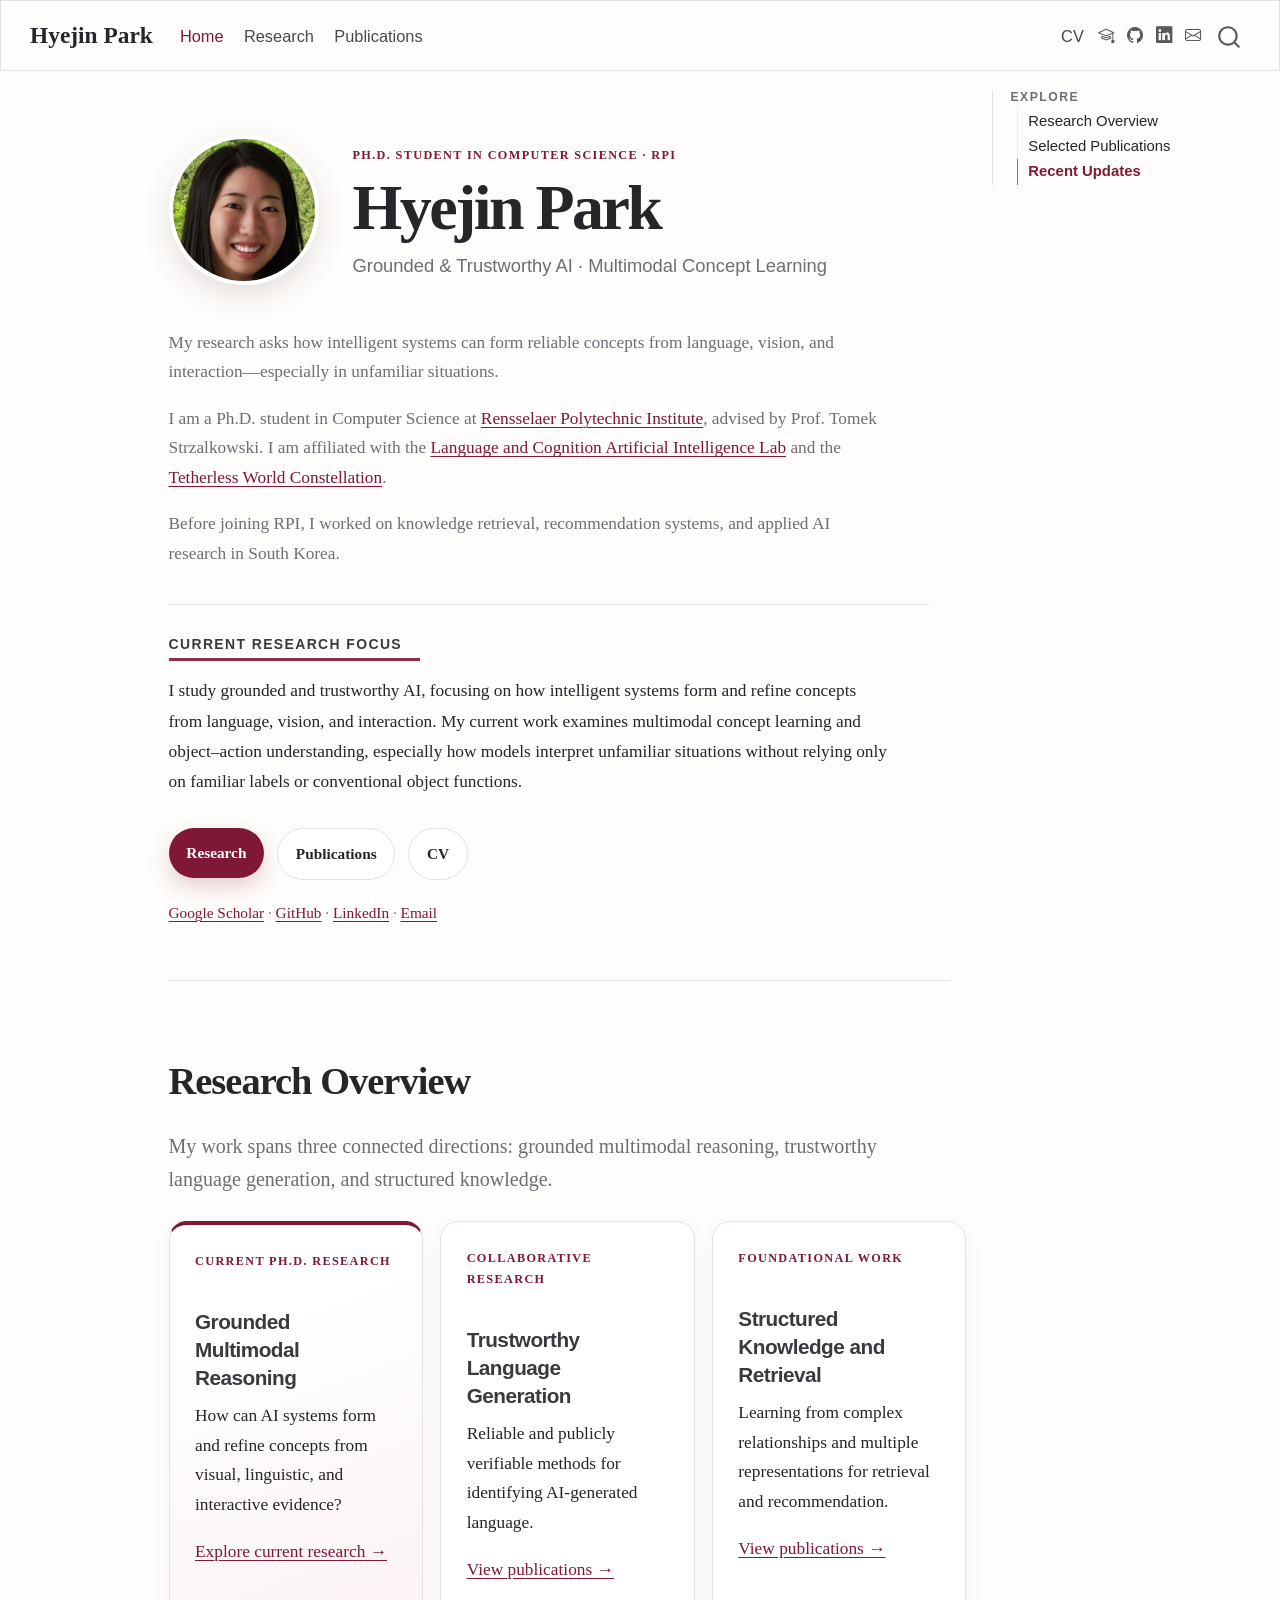
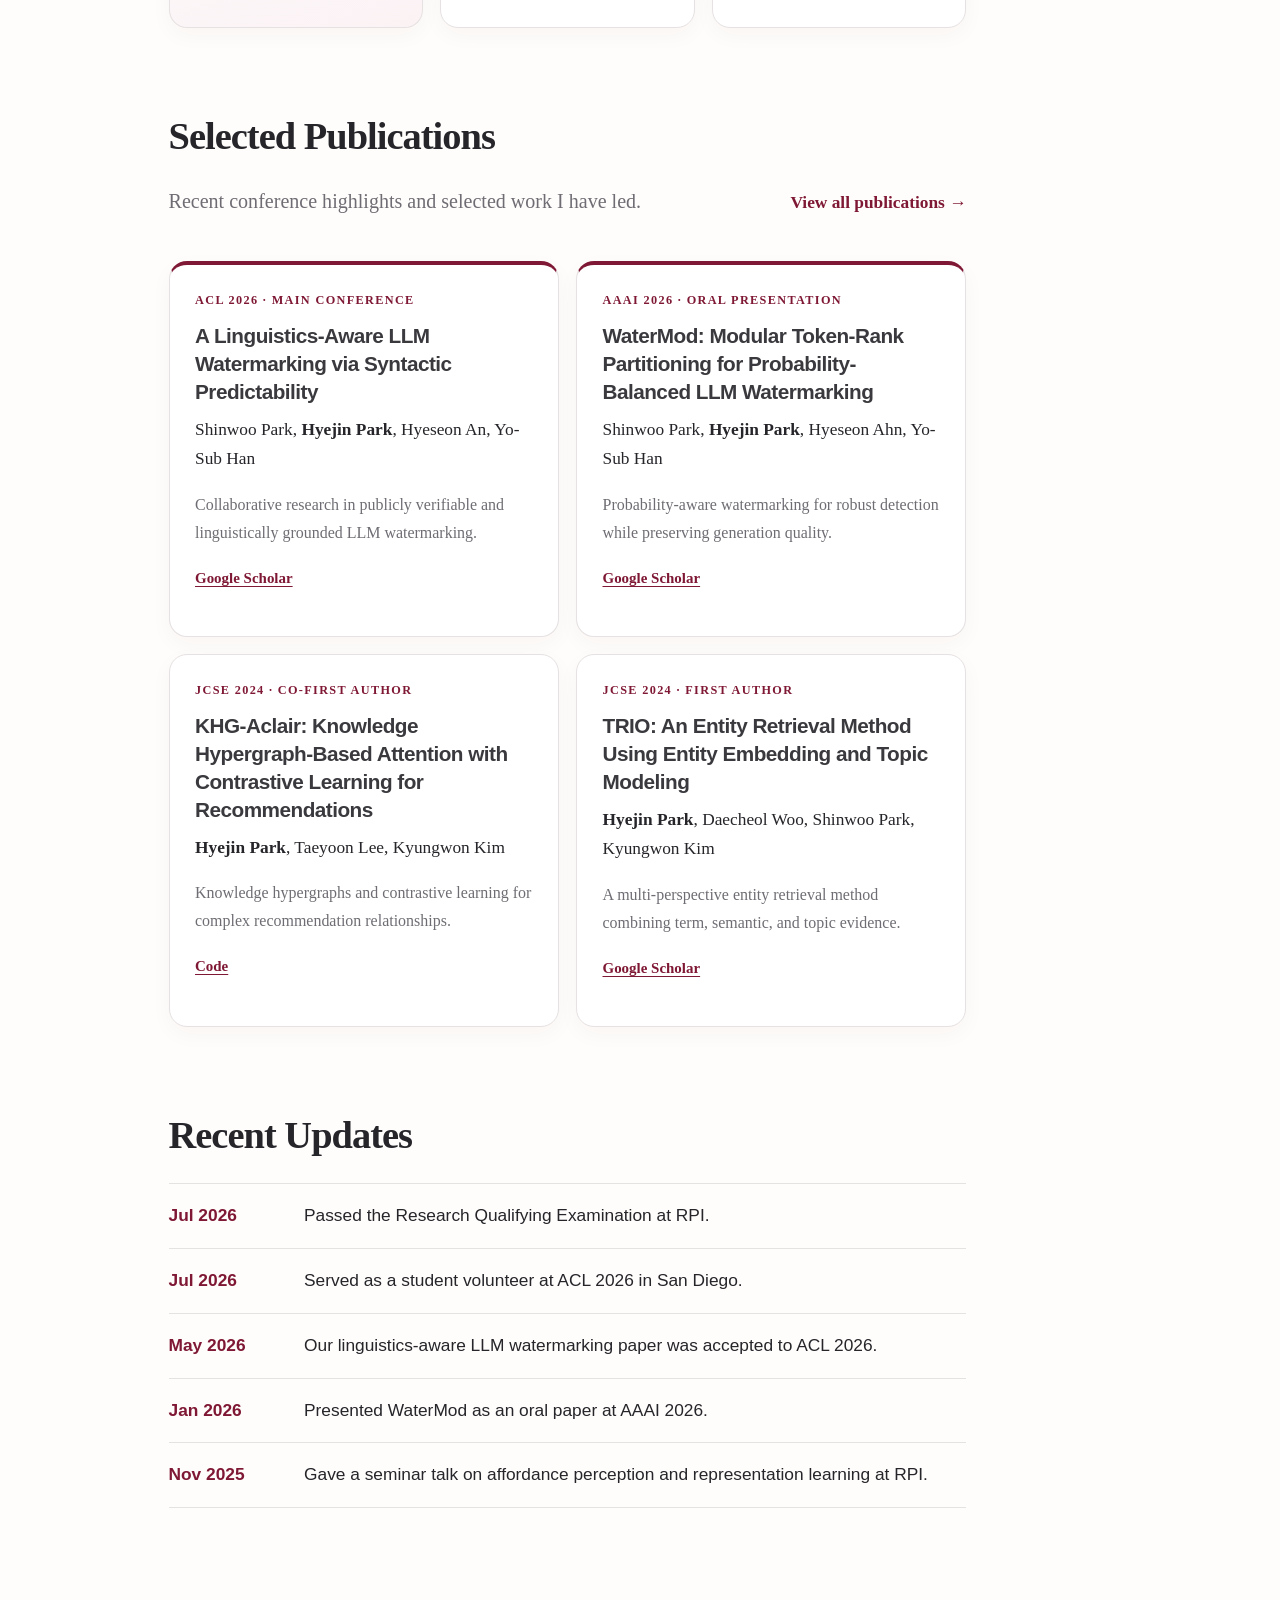
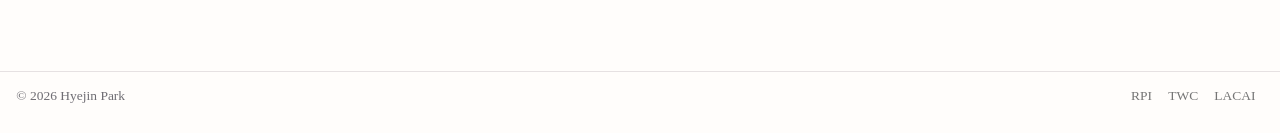
==== commit 50fa4e8a: "Refine profile and research focus" ====
--- a/docs/index.html
+++ b/docs/index.html
@@ -157,8 +157,8 @@
 </p>
 <section id="hyejin-park" class="level1 home-name unnumbered unlisted">
 <h1 class="home-name unnumbered unlisted">Hyejin Park</h1>
-<p class="home-lead">
-I study <strong>grounded and trustworthy AI</strong>, with a current focus on multimodal concept learning and object–action understanding.
+<p class="profile-tagline">
+Grounded &amp; Trustworthy AI · Multimodal Concept Learning
 </p>
 </section>
 </div>
@@ -167,6 +167,10 @@
 <p>My research asks how intelligent systems can form reliable concepts from language, vision, and interaction—especially in unfamiliar situations.</p>
 <p>I am a Ph.D.&nbsp;student in Computer Science at <a href="https://www.rpi.edu/">Rensselaer Polytechnic Institute</a>, advised by Prof.&nbsp;Tomek Strzalkowski. I am affiliated with the <a href="https://lacailab.cogsci.rpi.edu/people/students">Language and Cognition Artificial Intelligence Lab</a> and the <a href="https://tw.rpi.edu/person/hyejin-park">Tetherless World Constellation</a>.</p>
 <p>Before joining RPI, I worked on knowledge retrieval, recommendation systems, and applied AI research in South Korea.</p>
+<section id="current-research-focus" class="level3 focus-label unnumbered unlisted research-focus">
+<h3 class="focus-label unnumbered unlisted anchored" data-anchor-id="current-research-focus">Current Research Focus</h3>
+<p>I study grounded and trustworthy AI, focusing on how intelligent systems form and refine concepts from language, vision, and interaction. My current work examines multimodal concept learning and object–action understanding, especially how models interpret unfamiliar situations without relying only on familiar labels or conventional object functions.</p>
+</section>
 <div class="hero-actions">
 <p><a href="research.html" class="button button-primary">Research</a></p>
 <p><a href="publications.html" class="button button-secondary">Publications</a></p>
--- a/docs/styles.css
+++ b/docs/styles.css
@@ -1,508 +1,519 @@
-/* ---------- Design tokens ---------- */
-
-:root {
-  --hp-burgundy: #7f1834;
-  --hp-burgundy-dark: #5f1026;
-  --hp-plum: #665064;
-  --hp-ink: #25252a;
-  --hp-muted: #6f6d73;
-  --hp-line: #e6e1e2;
-  --hp-paper: #fffdfb;
-  --hp-soft: #f7f2f2;
-  --hp-white: #ffffff;
-  --hp-radius: 18px;
-  --hp-shadow: 0 14px 40px rgba(55, 34, 42, 0.07);
-}
-
-/* ---------- Global ---------- */
-
-html {
-  scroll-behavior: smooth;
-}
-
-body {
-  color: var(--hp-ink);
-  background: var(--hp-paper);
+/* =========================================================
+   Hyejin Park Personal Website
+   ========================================================= */
+
+   :root {
+    --hp-burgundy: #7f1834;
+    --hp-burgundy-dark: #5f1026;
+    --hp-ink: #25252a;
+    --hp-muted: #6f6d73;
+    --hp-line: #e6e1e2;
+    --hp-paper: #fffdfb;
+    --hp-soft: #f7f2f2;
+    --hp-white: #ffffff;
+    --hp-radius: 18px;
+  }
+  
+  html {
+    scroll-behavior: smooth;
+  }
+  
+  body {
+    color: var(--hp-ink);
+    background: var(--hp-paper);
+    font-family:
+      Inter, ui-sans-serif, -apple-system, BlinkMacSystemFont, "Segoe UI",
+      sans-serif;
+    font-size: 1.02rem;
+    line-height: 1.72;
+  }
+  
+  h1,
+  h2,
+  h3 {
+    color: var(--hp-ink);
+    letter-spacing: -0.025em;
+  }
+  
+  h1,
+  h2 {
+    font-family: Georgia, "Times New Roman", serif;
+  }
+  
+  h2 {
+    margin-top: 4.5rem;
+    padding-top: 0.5rem;
+    border-bottom: 0;
+    font-size: clamp(1.8rem, 3vw, 2.45rem);
+  }
+  
+  h3 {
+    font-size: 1.22rem;
+    line-height: 1.35;
+  }
+  
+  p {
+    max-width: 72ch;
+  }
+  
+  a {
+    color: var(--hp-burgundy);
+    text-decoration-thickness: 1px;
+    text-underline-offset: 3px;
+  }
+  
+  a:hover {
+    color: var(--hp-burgundy-dark);
+  }
+  
+  /* ---------- Navbar ---------- */
+  
+  .navbar {
+    background: rgba(255, 253, 251, 0.94) !important;
+    backdrop-filter: blur(14px);
+    border-bottom: 1px solid var(--hp-line);
+    box-shadow: none;
+  }
+  
+  .navbar-brand,
+  .navbar-title {
+    color: var(--hp-ink) !important;
+    font-family: Georgia, "Times New Roman", serif;
+    font-weight: 700;
+  }
+  
+  .navbar-nav .nav-link {
+    color: #4b474b !important;
+    font-weight: 520;
+  }
+  
+  .navbar-nav .nav-link:hover,
+  .navbar-nav .nav-link.active {
+    color: var(--hp-burgundy) !important;
+  }
+  
+  /* ---------- Right table of contents ---------- */
+  
+  #TOC {
+    padding-left: 1rem;
+    border-left: 1px solid var(--hp-line);
+  }
+  
+  #TOC .active {
+    color: var(--hp-burgundy) !important;
+    font-weight: 650;
+  }
+  
+  #toc-title {
+    color: var(--hp-muted);
+    font-size: 0.72rem;
+    font-weight: 750;
+    letter-spacing: 0.12em;
+    text-transform: uppercase;
+  }
+  
+  /* =========================================================
+     Profile introduction
+     ========================================================= */
+  
+  .profile-top {
+    display: grid;
+    grid-template-columns: 150px minmax(0, 1fr);
+    gap: 2rem;
+    align-items: center;
+  
+    max-width: 900px;
+    margin: 2rem 0 1.5rem;
+  }
+  
+  .profile-photo-col,
+  .profile-photo-col figure {
+    margin: 0;
+  }
+  
+  .profile-photo-col figcaption {
+    display: none;
+  }
+  
+  .profile-photo-col img {
+    display: block;
+    width: 150px !important;
+    height: 150px !important;
+    max-width: none !important;
+  
+    object-fit: cover;
+    object-position: center 20%;
+  
+    border: 4px solid var(--hp-white);
+    border-radius: 50%;
+  
+    box-shadow: 0 10px 28px rgba(55, 34, 42, 0.14);
+  }
+  
+  .profile-heading {
+    min-width: 0;
+  }
+  
+  .eyebrow,
+  .card-label,
+  .pub-venue {
+    margin: 0 0 0.65rem;
+    color: var(--hp-burgundy);
+    font-size: 0.72rem;
+    font-weight: 800;
+    letter-spacing: 0.11em;
+    text-transform: uppercase;
+  }
+  
+  .home-name {
+    margin: 0 0 0.7rem;
+    color: var(--hp-ink);
+    font-family: Georgia, "Times New Roman", serif;
+    font-size: clamp(2.8rem, 5vw, 4.2rem);
+    line-height: 0.98;
+    letter-spacing: -0.04em;
+  }
+  
+  .home-lead {
+    max-width: 680px;
+    margin: 0;
+    font-family: Georgia, "Times New Roman", serif;
+    font-size: clamp(1.18rem, 2vw, 1.45rem);
+    line-height: 1.5;
+  }
+  
+  .profile-bio {
+    max-width: 780px;
+    margin-bottom: 4rem;
+    padding-bottom: 3.2rem;
+    border-bottom: 1px solid var(--hp-line);
+  }
+  
+  .profile-bio > p {
+    max-width: 720px;
+    margin: 0 0 1rem;
+    color: var(--hp-muted);
+    line-height: 1.7;
+  }
+  
+  /* ---------- Buttons ---------- */
+  
+  .hero-actions,
+  .publication-actions {
+    display: flex;
+    flex-wrap: wrap;
+    gap: 0.75rem;
+    margin-top: 1.5rem;
+  }
+  
+  .hero-actions p,
+  .quick-links p {
+    margin: 0;
+    max-width: none;
+  }
+  
+  .button {
+    display: inline-flex;
+    align-items: center;
+    justify-content: center;
+  
+    min-height: 44px;
+    padding: 0.7rem 1.05rem;
+  
+    border-radius: 999px;
+  
+    font-size: 0.9rem;
+    font-weight: 700;
+    text-decoration: none;
+  
+    transition:
+      transform 150ms ease,
+      box-shadow 150ms ease,
+      background 150ms ease;
+  }
+  
+  .button:hover {
+    transform: translateY(-1px);
+  }
+  
+  .button-primary {
+    color: white !important;
+    background: var(--hp-burgundy);
+    box-shadow: 0 9px 22px rgba(127, 24, 52, 0.2);
+  }
+  
+  .button-primary:hover {
+    background: var(--hp-burgundy-dark);
+  }
+  
+  .button-secondary {
+    color: var(--hp-ink) !important;
+    background: white;
+    border: 1px solid var(--hp-line);
+  }
+  
+  .quick-links {
+    margin-top: 1.15rem;
+    color: var(--hp-muted);
+    font-size: 0.9rem;
+  }
+  
+  /* =========================================================
+     Shared page components
+     ========================================================= */
+  
+  .section-intro,
+  .page-lead {
+    color: var(--hp-muted);
+    font-family: Georgia, "Times New Roman", serif;
+    font-size: 1.18rem;
+    line-height: 1.65;
+  }
+  
+  .page-lead {
+    max-width: 760px;
+    margin-bottom: 3rem;
+  }
+  
+  .card-grid,
+  .publication-grid {
+    display: grid;
+    gap: 1rem;
+    margin-top: 1.5rem;
+  }
+  
+  .card-grid {
+    grid-template-columns: repeat(3, minmax(0, 1fr));
+  }
+  
+  .publication-grid {
+    grid-template-columns: repeat(2, minmax(0, 1fr));
+  }
+  
+  .topic-card,
+  .publication-card {
+    padding: 1.5rem;
+    background: var(--hp-white);
+    border: 1px solid var(--hp-line);
+    border-radius: var(--hp-radius);
+    box-shadow: 0 7px 22px rgba(55, 34, 42, 0.035);
+  }
+  
+  .topic-card {
+    display: flex;
+    flex-direction: column;
+    min-height: 255px;
+  }
+  
+  .topic-card p:last-child {
+    margin-top: auto;
+  }
+  
+  .topic-card-current {
+    background: linear-gradient(160deg, #fff 25%, #fbf2f4 100%);
+    border-top: 4px solid var(--hp-burgundy);
+  }
+  
+  .publication-card h3 {
+    margin-top: 0.35rem;
+  }
+  
+  .publication-highlight {
+    border-top: 4px solid var(--hp-burgundy);
+  }
+  
+  .publication-wide {
+    margin: 1.1rem 0;
+  }
+  
+  .pub-note {
+    color: var(--hp-muted);
+    font-size: 0.94rem;
+  }
+  
+  .pub-link {
+    display: inline-block;
+    margin-right: 0.8rem;
+    font-size: 0.88rem;
+    font-weight: 750;
+  }
+  
+  .section-heading-row {
+    display: flex;
+    justify-content: space-between;
+    gap: 2rem;
+    align-items: end;
+  }
+  
+  .text-link {
+    white-space: nowrap;
+    font-weight: 700;
+    text-decoration: none;
+  }
+  
+  /* ---------- Research prose ---------- */
+  
+  main.content > section > p {
+    max-width: 780px;
+  }
+  
+  main.content hr {
+    margin: 3.5rem 0;
+    border: 0;
+    border-top: 1px solid var(--hp-line);
+  }
+  
+  /* ---------- Recent updates ---------- */
+  
+  .updates-list {
+    width: 100%;
+    border-top: 1px solid var(--hp-line);
+  }
+  
+  .update-row {
+    display: grid;
+    grid-template-columns: 110px minmax(0, 1fr);
+    column-gap: 1.5rem;
+    align-items: baseline;
+  
+    width: 100%;
+    padding: 1rem 0;
+  
+    border-bottom: 1px solid var(--hp-line);
+  }
+  
+  .update-date {
+    color: var(--hp-burgundy);
+    font-weight: 750;
+    white-space: nowrap;
+  }
+  
+  .update-text {
+    min-width: 0;
+    color: var(--hp-ink);
+    line-height: 1.55;
+  }
+  
+  /* ---------- Footer ---------- */
+  
+  .nav-footer {
+    margin-top: 5rem;
+    color: var(--hp-muted);
+    background: transparent;
+    border-top: 1px solid var(--hp-line);
+  }
+  
+  /* ---------- Responsive ---------- */
+  
+  @media (max-width: 980px) {
+    .card-grid {
+      grid-template-columns: 1fr;
+    }
+  }
+  
+  @media (max-width: 760px) {
+    body {
+      font-size: 0.98rem;
+    }
+  
+    .profile-top {
+      grid-template-columns: 110px minmax(0, 1fr);
+      gap: 1.25rem;
+      align-items: center;
+    }
+  
+    .profile-photo-col img {
+      width: 110px !important;
+      height: 110px !important;
+    }
+  
+    .home-name {
+      font-size: clamp(2.4rem, 11vw, 3.5rem);
+    }
+  
+    .publication-grid {
+      grid-template-columns: 1fr;
+    }
+  
+    .section-heading-row {
+      display: block;
+    }
+  
+    .update-row {
+      grid-template-columns: 1fr;
+      row-gap: 0.2rem;
+    }
+  }
+  
+  @media (max-width: 520px) {
+    .profile-top {
+      grid-template-columns: 1fr;
+    }
+  
+    .profile-photo-col img {
+      width: 105px !important;
+      height: 105px !important;
+    }
+  }
+
+
+
+
+  /* =========================================================
+   Profile tagline
+   ========================================================= */
+
+.profile-tagline {
+  max-width: 680px;
+  margin: 0;
+
+  color: var(--hp-muted);
   font-family:
     Inter, ui-sans-serif, -apple-system, BlinkMacSystemFont, "Segoe UI",
     sans-serif;
-  font-size: 1.02rem;
-  line-height: 1.72;
+  font-size: 1.08rem;
+  font-weight: 500;
+  line-height: 1.55;
+  letter-spacing: 0;
 }
 
-h1,
-h2,
-h3 {
+
+/* =========================================================
+   Current research focus
+   ========================================================= */
+
+.research-focus {
+  max-width: 760px;
+  margin: 2.1rem 0 1.8rem;
+  padding: 1.4rem 0 0;
+
+  border-top: 1px solid var(--hp-line);
+}
+
+.research-focus .focus-label {
+  display: inline-block;
+
+  margin: 0 0 0.9rem;
+  padding: 0 0 0.3rem;
+
   color: var(--hp-ink);
-  letter-spacing: -0.025em;
-}
-
-h1,
-h2 {
-  font-family: Georgia, "Times New Roman", serif;
-}
-
-h2 {
-  margin-top: 4.5rem;
-  padding-top: 0.5rem;
-  font-size: clamp(1.8rem, 3vw, 2.45rem);
-  border-bottom: 0;
-}
-
-h3 {
-  font-size: 1.22rem;
-  line-height: 1.35;
-}
-
-a {
-  color: var(--hp-burgundy);
-  text-decoration-thickness: 1px;
-  text-underline-offset: 3px;
-}
-
-a:hover {
-  color: var(--hp-burgundy-dark);
-}
-
-p {
-  max-width: 72ch;
-}
-
-/* ---------- Navbar ---------- */
-
-.navbar {
-  background: rgba(255, 253, 251, 0.94) !important;
-  backdrop-filter: blur(14px);
-  border-bottom: 1px solid var(--hp-line);
-  box-shadow: none;
-}
-
-.navbar-brand,
-.navbar-title {
-  font-family: Georgia, "Times New Roman", serif;
-  font-weight: 700;
-  color: var(--hp-ink) !important;
-}
-
-.navbar-nav .nav-link {
-  color: #4b474b !important;
-  font-weight: 520;
-}
-
-.navbar-nav .nav-link:hover,
-.navbar-nav .nav-link.active {
-  color: var(--hp-burgundy) !important;
-}
-
-/* ---------- Right table of contents ---------- */
-
-#TOC {
-  border-left: 1px solid var(--hp-line);
-  padding-left: 1rem;
-}
-
-#TOC .active {
-  color: var(--hp-burgundy) !important;
-  font-weight: 650;
-}
-
-#toc-title {
-  color: var(--hp-muted);
-  font-size: 0.72rem;
-  font-weight: 750;
-  letter-spacing: 0.12em;
+  border-bottom: 3px solid var(--hp-burgundy);
+
+  font-family:
+    Inter, ui-sans-serif, -apple-system, BlinkMacSystemFont, "Segoe UI",
+    sans-serif;
+  font-size: 0.82rem;
+  font-weight: 800;
+  line-height: 1.3;
+  letter-spacing: 0.1em;
   text-transform: uppercase;
 }
 
-/* ---------- Hero ---------- */
-
-.hero {
-  margin: 1rem 0 2rem;
-  padding: clamp(2rem, 5vw, 4.5rem);
-  background:
-    radial-gradient(circle at top right, rgba(127, 24, 52, 0.09), transparent 34%),
-    linear-gradient(135deg, #fffdfb 0%, #f8f2f2 100%);
-  border: 1px solid var(--hp-line);
-  border-radius: 26px;
-  box-shadow: var(--hp-shadow);
-}
-
-.hero-grid {
-  display: grid;
-  grid-template-columns: minmax(180px, 0.75fr) minmax(0, 2fr);
-  gap: clamp(2rem, 5vw, 4rem);
-  align-items: center;
-}
-
-.hero-photo {
-  text-align: center;
-}
-
-.initials-mark {
-  width: min(230px, 72vw);
-  aspect-ratio: 4 / 5;
-  margin: 0 auto;
-  display: grid;
-  place-items: center;
-  border-radius: 24px;
-  background:
-    linear-gradient(145deg, rgba(127, 24, 52, 0.9), rgba(102, 80, 100, 0.85));
-  color: white;
-  box-shadow: 0 18px 36px rgba(86, 35, 52, 0.18);
-}
-
-.initials-mark span {
-  font-family: Georgia, "Times New Roman", serif;
-  font-size: 3.6rem;
-  font-weight: 700;
-  letter-spacing: -0.08em;
-}
-
-.photo-note {
-  margin: 0.6rem auto 0;
-  color: var(--hp-muted);
-  font-size: 0.75rem;
-}
-
-.eyebrow,
-.card-label,
-.pub-venue {
-  margin: 0 0 0.65rem;
-  color: var(--hp-burgundy);
-  font-size: 0.72rem;
-  font-weight: 800;
-  letter-spacing: 0.11em;
-  text-transform: uppercase;
-}
-
-.hero-name {
-  margin: 0 0 1rem;
-  font-size: clamp(2.8rem, 7vw, 5.2rem);
-  line-height: 0.98;
-}
-
-.hero-lead {
-  margin: 0 0 1rem;
-  font-family: Georgia, "Times New Roman", serif;
-  font-size: clamp(1.25rem, 2.3vw, 1.72rem);
-  line-height: 1.48;
-}
-
-.hero-subtext {
-  color: var(--hp-muted);
-  font-size: 1.03rem;
-}
-
-.hero-actions,
-.publication-actions {
-  display: flex;
-  flex-wrap: wrap;
-  gap: 0.75rem;
-  margin-top: 1.5rem;
-}
-
-.button {
-  display: inline-flex;
-  align-items: center;
-  justify-content: center;
-  min-height: 44px;
-  padding: 0.7rem 1.05rem;
-  border-radius: 999px;
-  font-size: 0.9rem;
-  font-weight: 700;
-  text-decoration: none;
-  transition:
-    transform 150ms ease,
-    box-shadow 150ms ease,
-    background 150ms ease;
-}
-
-.button:hover {
-  transform: translateY(-1px);
-}
-
-.button-primary {
-  color: white !important;
-  background: var(--hp-burgundy);
-  box-shadow: 0 9px 22px rgba(127, 24, 52, 0.2);
-}
-
-.button-primary:hover {
-  background: var(--hp-burgundy-dark);
-}
-
-.button-secondary {
-  color: var(--hp-ink) !important;
-  background: white;
-  border: 1px solid var(--hp-line);
-}
-
-.quick-links {
-  display: flex;
-  flex-wrap: wrap;
-  gap: 0.55rem;
-  margin-top: 1.3rem;
-  color: var(--hp-muted);
-  font-size: 0.9rem;
-}
-
-/* ---------- Shared section components ---------- */
-
-.section-intro,
-.page-lead {
-  color: var(--hp-muted);
-  font-family: Georgia, "Times New Roman", serif;
-  font-size: 1.18rem;
-  line-height: 1.65;
-}
-
-.page-lead {
-  margin-bottom: 2.5rem;
-}
-
-.card-grid,
-.publication-grid {
-  display: grid;
-  grid-template-columns: repeat(3, minmax(0, 1fr));
-  gap: 1rem;
-  margin-top: 1.5rem;
-}
-
-.topic-card,
-.publication-card {
-  padding: 1.5rem;
-  background: var(--hp-white);
-  border: 1px solid var(--hp-line);
-  border-radius: var(--hp-radius);
-  box-shadow: 0 7px 22px rgba(55, 34, 42, 0.035);
-}
-
-.topic-card {
-  min-height: 255px;
-  display: flex;
-  flex-direction: column;
-}
-
-.topic-card p:last-child {
-  margin-top: auto;
-}
-
-.topic-card-current {
-  background: linear-gradient(160deg, #fff 25%, #fbf2f4 100%);
-  border-top: 4px solid var(--hp-burgundy);
-}
-
-.publication-grid {
-  grid-template-columns: repeat(2, minmax(0, 1fr));
-}
-
-.publication-card h3 {
-  margin-top: 0.35rem;
-}
-
-.publication-highlight {
-  border-top: 4px solid var(--hp-burgundy);
-}
-
-.publication-wide {
-  margin: 1.1rem 0;
-}
-
-.pub-note {
-  color: var(--hp-muted);
-  font-size: 0.94rem;
-}
-
-.pub-link {
-  display: inline-block;
-  margin-right: 0.8rem;
-  font-size: 0.88rem;
-  font-weight: 750;
-}
-
-.section-heading-row {
-  display: flex;
-  justify-content: space-between;
-  gap: 2rem;
-  align-items: end;
-}
-
-.text-link {
-  white-space: nowrap;
-  font-weight: 700;
-  text-decoration: none;
-}
-
-/* ---------- Current research spotlight ---------- */
-
-.spotlight {
-  display: grid;
-  grid-template-columns: minmax(0, 1.25fr) minmax(280px, 0.75fr);
-  gap: clamp(2rem, 5vw, 4rem);
-  align-items: center;
-  margin-top: 1.5rem;
-  padding: clamp(1.8rem, 4vw, 3rem);
-  border-radius: 24px;
-  background: #2d262b;
-  color: #f9f5f5;
-  box-shadow: var(--hp-shadow);
-}
-
-.spotlight h3 {
-  color: white;
-  font-family: Georgia, "Times New Roman", serif;
-  font-size: clamp(1.7rem, 3vw, 2.35rem);
-}
-
-.spotlight a {
-  color: #f3c8d2;
-}
-
-.project-badge {
-  display: inline-block;
-  margin: 1rem 0 1.3rem;
-  padding: 0.75rem 1rem;
-  border: 1px solid rgba(255, 255, 255, 0.19);
-  border-radius: 12px;
-  background: rgba(255, 255, 255, 0.07);
-}
-
-.project-badge span {
-  color: #d8cdd1;
-  font-size: 0.86rem;
-}
-
-.concept-flow {
-  display: grid;
-  gap: 0.65rem;
-  justify-items: center;
-}
-
-.concept-node {
-  width: min(250px, 100%);
-  padding: 0.65rem;
-  text-align: center;
-  border: 1px solid rgba(255, 255, 255, 0.22);
-  border-radius: 999px;
-  color: #eee7e9;
-  background: rgba(255, 255, 255, 0.06);
-}
-
-.concept-core {
-  width: min(300px, 100%);
-  padding: 1.15rem;
-  border-radius: 16px;
-  text-align: center;
-  font-family: Georgia, "Times New Roman", serif;
-  font-size: 1.22rem;
-  font-weight: 700;
-  background: var(--hp-burgundy);
-  box-shadow: 0 12px 24px rgba(0, 0, 0, 0.2);
-}
-
-.concept-outcome {
-  padding: 0.8rem 1rem;
-  border-radius: 12px;
-  text-align: center;
+.research-focus p {
+  max-width: 720px;
+  margin: 0;
+
   color: var(--hp-ink);
-  background: #f0e6e9;
-}
-
-.concept-connector {
-  color: #d2c5ca;
-  font-size: 1.2rem;
-}
-
-/* ---------- Updates and about ---------- */
-
-.updates-list {
-  border-top: 1px solid var(--hp-line);
-}
-
-.update-row {
-  display: grid;
-  grid-template-columns: 100px minmax(0, 1fr);
-  gap: 1rem;
-  padding: 1rem 0;
-  border-bottom: 1px solid var(--hp-line);
-}
-
-.update-date {
-  color: var(--hp-burgundy);
-  font-weight: 750;
-}
-
-.about-box,
-.research-callout {
-  padding: 1.6rem;
-  border-left: 4px solid var(--hp-burgundy);
-  border-radius: 0 var(--hp-radius) var(--hp-radius) 0;
-  background: var(--hp-soft);
-}
-
-.research-callout {
-  margin: 1.8rem 0;
-}
-
-.research-callout h3 {
-  margin-top: 0;
-}
-
-/* ---------- Footer ---------- */
-
-.nav-footer {
-  margin-top: 5rem;
-  border-top: 1px solid var(--hp-line);
-  background: transparent;
-  color: var(--hp-muted);
-}
-
-/* ---------- Responsive ---------- */
-
-@media (max-width: 980px) {
-  .hero-grid,
-  .spotlight {
-    grid-template-columns: 1fr;
-  }
-
-  .hero-photo {
-    text-align: left;
-  }
-
-  .initials-mark {
-    width: 180px;
-    margin-left: 0;
-  }
-
-  .photo-note {
-    margin-left: 0;
-  }
-
-  .card-grid {
-    grid-template-columns: 1fr;
-  }
-}
-
-@media (max-width: 760px) {
-  body {
-    font-size: 0.98rem;
-  }
-
-  .hero {
-    padding: 1.4rem;
-    border-radius: 18px;
-  }
-
-  .publication-grid {
-    grid-template-columns: 1fr;
-  }
-
-  .section-heading-row {
-    display: block;
-  }
-
-  .update-row {
-    grid-template-columns: 1fr;
-    gap: 0.2rem;
-  }
-}
+  font-size: 1.02rem;
+  line-height: 1.75;
+}
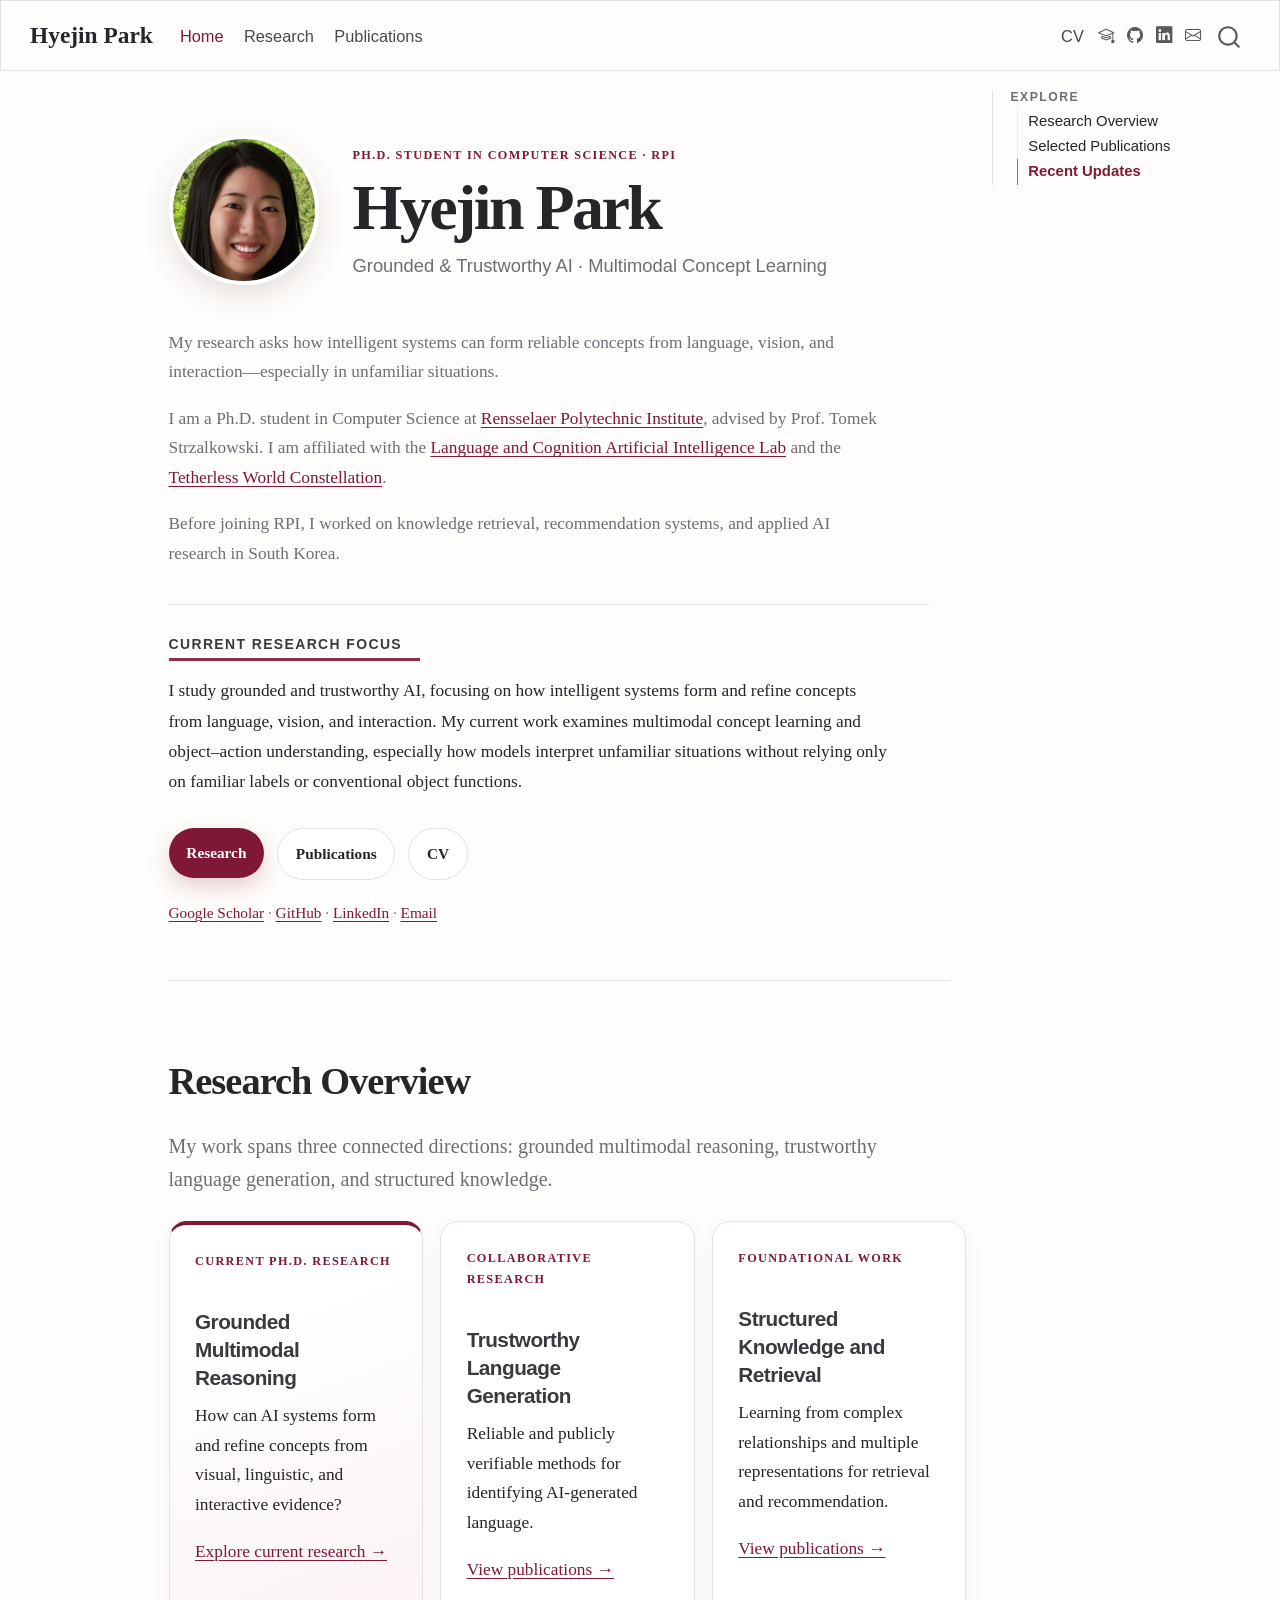
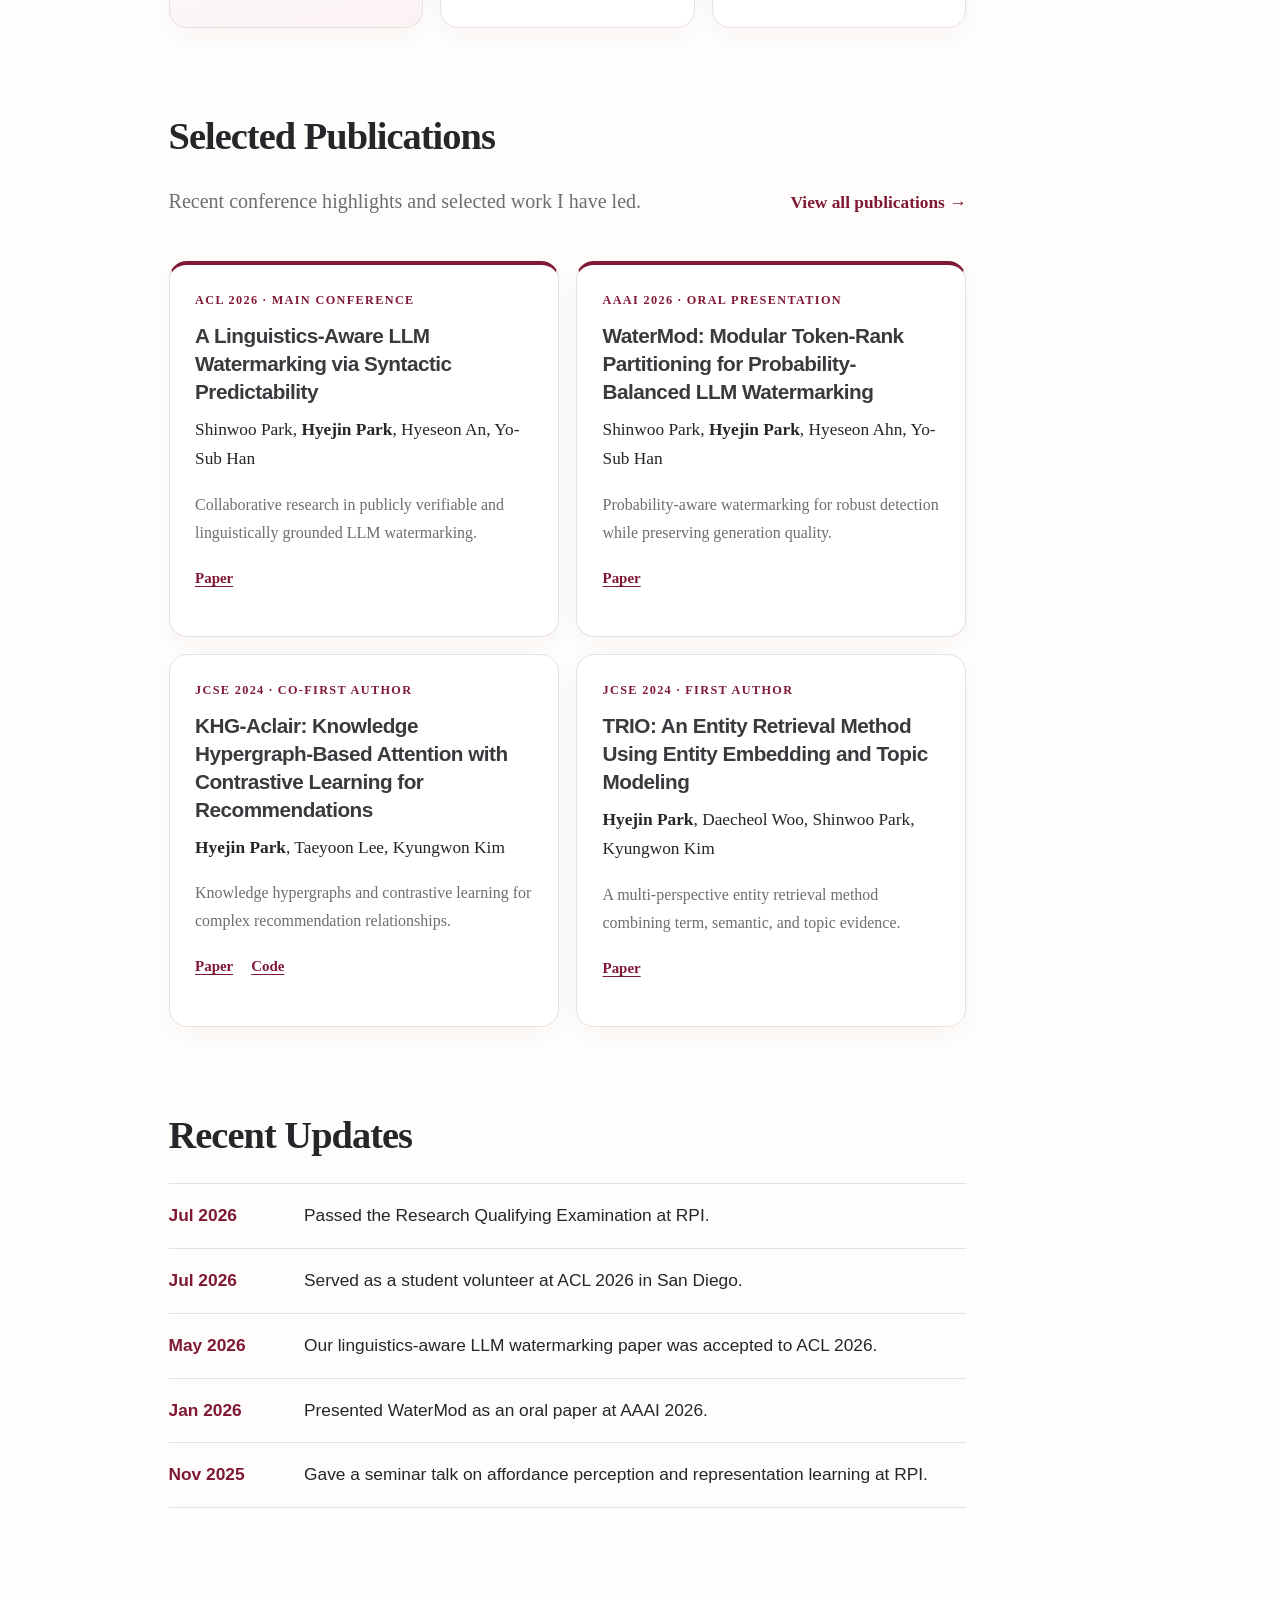
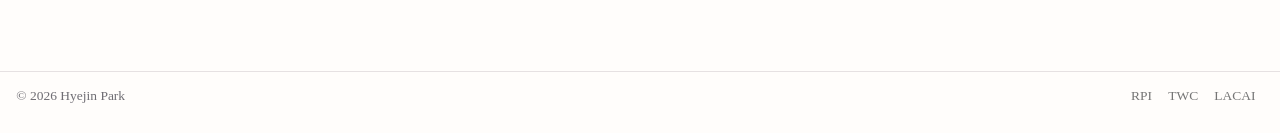
==== commit 9ed4493f: "Update paper links" ====
--- a/docs/index.html
+++ b/docs/index.html
@@ -241,7 +241,7 @@
 <p class="pub-note">
 Collaborative research in publicly verifiable and linguistically grounded LLM watermarking.
 </p>
-<p><a href="https://scholar.google.com/citations?user=kaD4NRoAAAAJ&amp;hl=en" class="pub-link">Google Scholar</a></p>
+<p><a href="https://aclanthology.org/2026.acl-long.2115/" class="pub-link">Paper</a></p>
 </section>
 </div>
 <div class="publication-card publication-highlight">
@@ -254,7 +254,7 @@
 <p class="pub-note">
 Probability-aware watermarking for robust detection while preserving generation quality.
 </p>
-<p><a href="https://scholar.google.com/citations?user=kaD4NRoAAAAJ&amp;hl=en" class="pub-link">Google Scholar</a></p>
+<p><a href="https://ojs.aaai.org/index.php/AAAI/article/view/40546" class="pub-link">Paper</a></p>
 </section>
 </div>
 <div class="publication-card">
@@ -267,7 +267,7 @@
 <p class="pub-note">
 Knowledge hypergraphs and contrastive learning for complex recommendation relationships.
 </p>
-<p><a href="https://github.com/HBD-NGC1316/KHG-Aclair" class="pub-link">Code</a></p>
+<p><a href="https://jcse.kiise.org/files/V18N3-04.pdf" class="pub-link">Paper</a> <a href="https://github.com/HBD-NGC1316/KHG-Aclair" class="pub-link">Code</a></p>
 </section>
 </div>
 <div class="publication-card">
@@ -280,7 +280,7 @@
 <p class="pub-note">
 A multi-perspective entity retrieval method combining term, semantic, and topic evidence.
 </p>
-<p><a href="https://scholar.google.com/citations?user=kaD4NRoAAAAJ&amp;hl=en" class="pub-link">Google Scholar</a></p>
+<p><a href="https://jcse.kiise.org/files/V18N1-05.pdf" class="pub-link">Paper</a></p>
 </section>
 </div>
 </div>
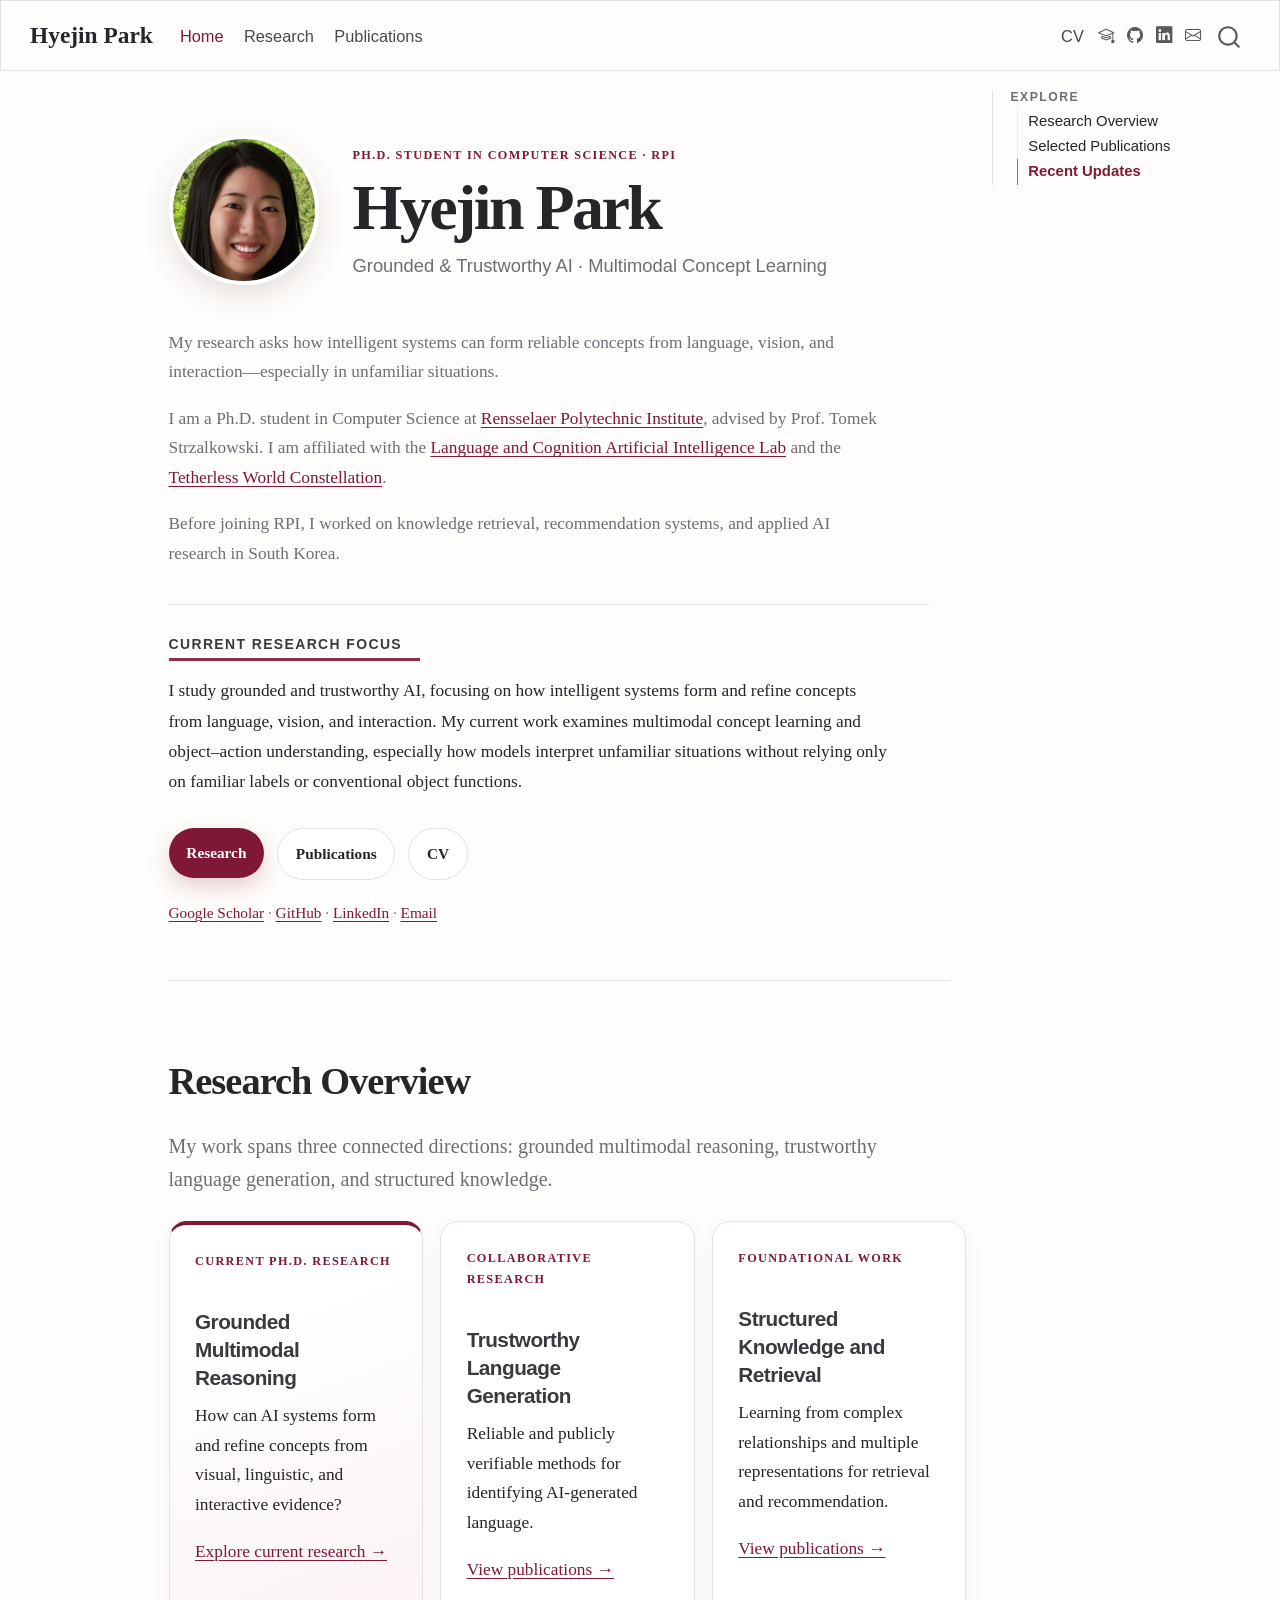
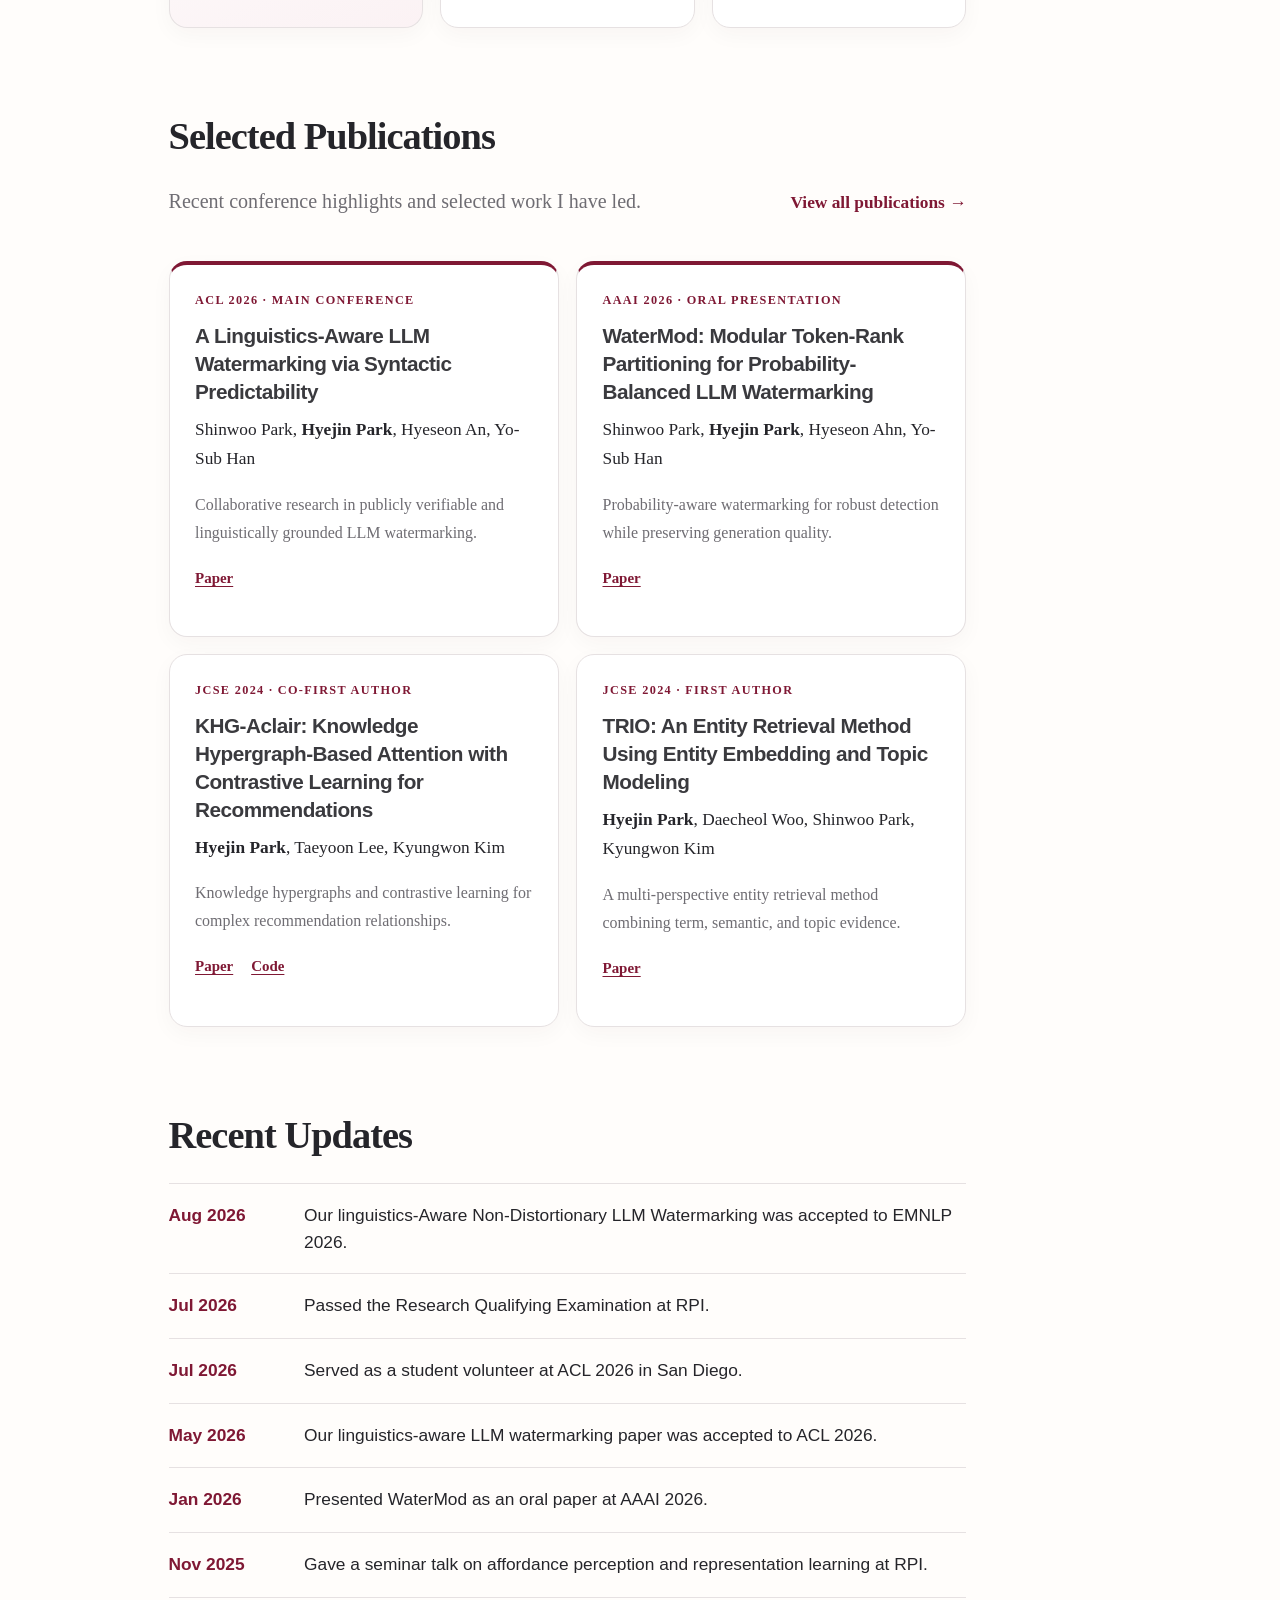
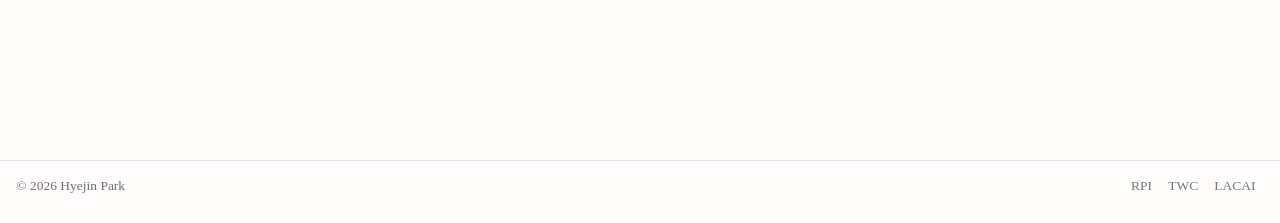
==== commit 85de8c91: "update emnlp 2026" ====
--- a/docs/index.html
+++ b/docs/index.html
@@ -288,6 +288,14 @@
 <section id="recent-updates" class="level2">
 <h2 class="anchored" data-anchor-id="recent-updates">Recent Updates</h2>
 <div class="updates-list">
+<div class="update-row">
+<div class="update-date">
+Aug 2026
+</div>
+<div class="update-text">
+Our linguistics-Aware Non-Distortionary LLM Watermarking was accepted to EMNLP 2026.
+</div>
+</div>
 <div class="update-row">
 <div class="update-date">
 Jul 2026
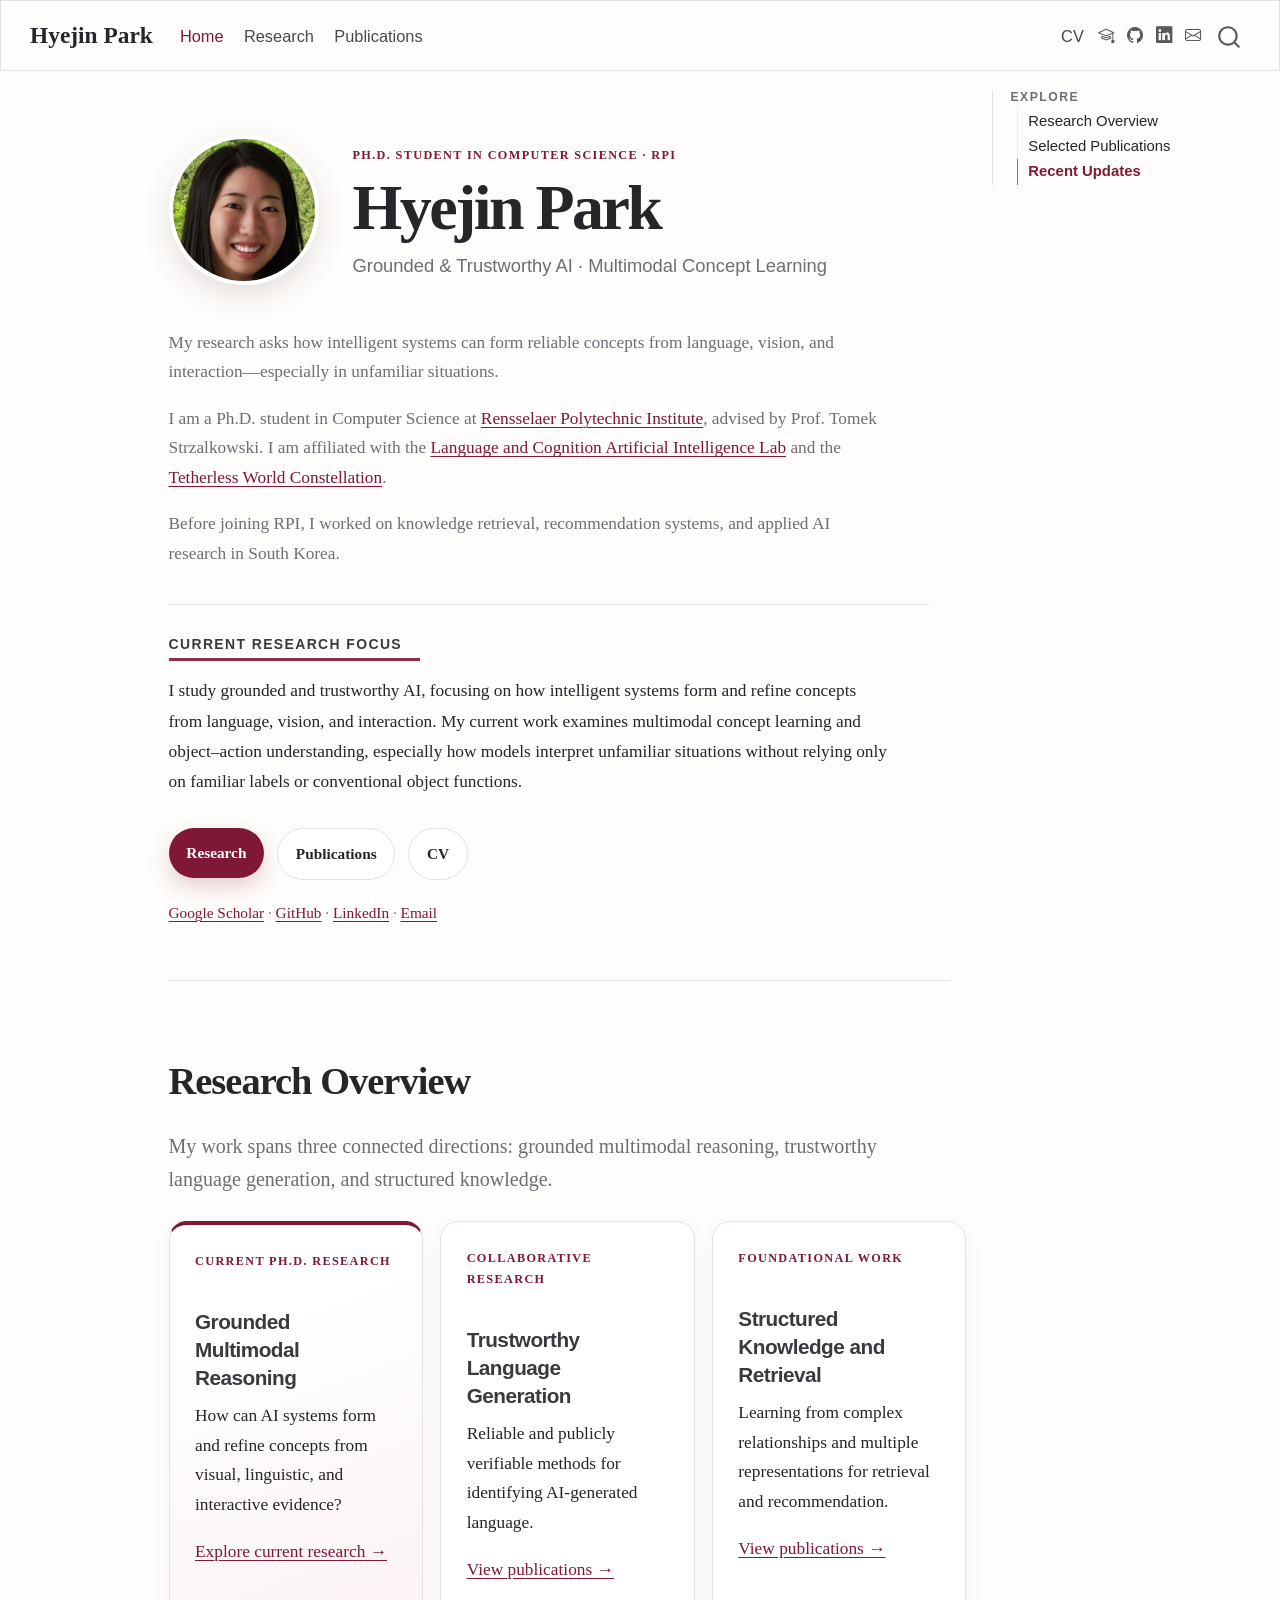
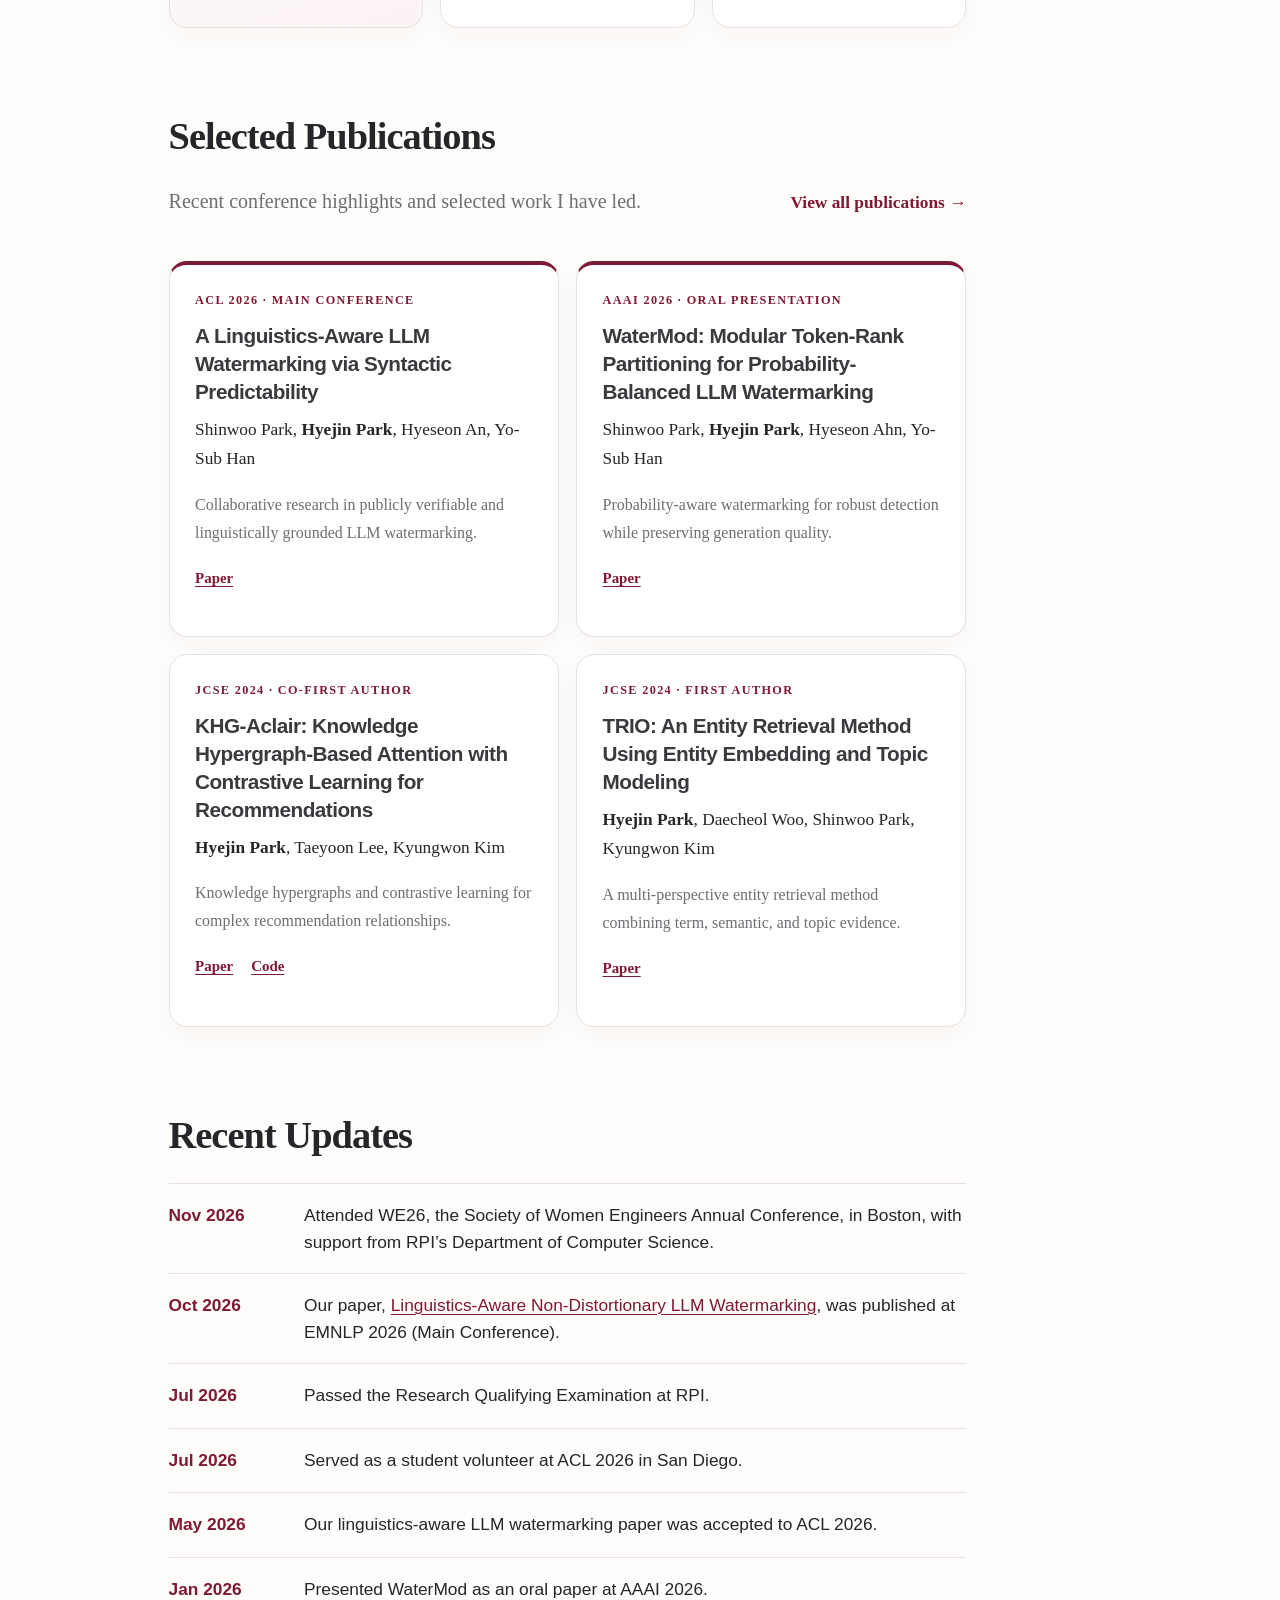
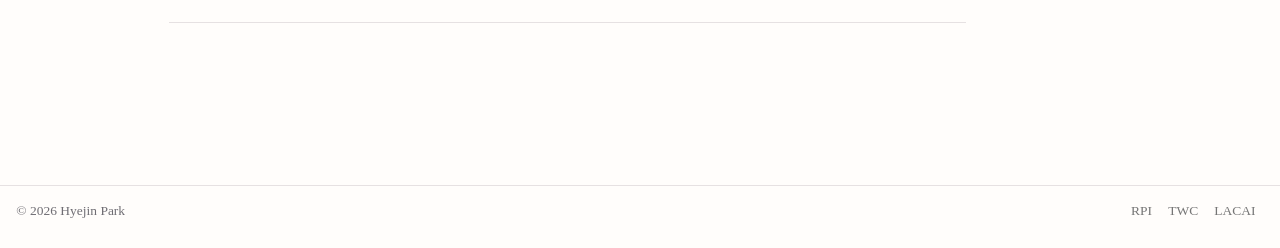
==== commit 50ed4c78: "update SWE EMNLP" ====
--- a/docs/index.html
+++ b/docs/index.html
@@ -290,10 +290,18 @@
 <div class="updates-list">
 <div class="update-row">
 <div class="update-date">
-Aug 2026
+Nov 2026
 </div>
 <div class="update-text">
-Our linguistics-Aware Non-Distortionary LLM Watermarking was accepted to EMNLP 2026.
+Attended WE26, the Society of Women Engineers Annual Conference, in Boston, with support from RPI’s Department of Computer Science.
+</div>
+</div>
+<div class="update-row">
+<div class="update-date">
+Oct 2026
+</div>
+<div class="update-text">
+Our paper, <a href="https://aclanthology.org/2026.emnlp-main.1203/">Linguistics-Aware Non-Distortionary LLM Watermarking</a>, was published at EMNLP 2026 (Main Conference).
 </div>
 </div>
 <div class="update-row">
@@ -328,14 +336,10 @@
 Presented WaterMod as an oral paper at AAAI 2026.
 </div>
 </div>
-<div class="update-row">
-<div class="update-date">
-Nov 2025
-</div>
-<div class="update-text">
-Gave a seminar talk on affordance perception and representation learning at RPI.
-</div>
-</div>
+<!-- ::: {.update-row}
+<div class="update-date">Nov 2025</div>
+<div class="update-text">Gave a seminar talk on affordance perception and representation learning at RPI.</div>
+::: -->
 </div>
 
 
